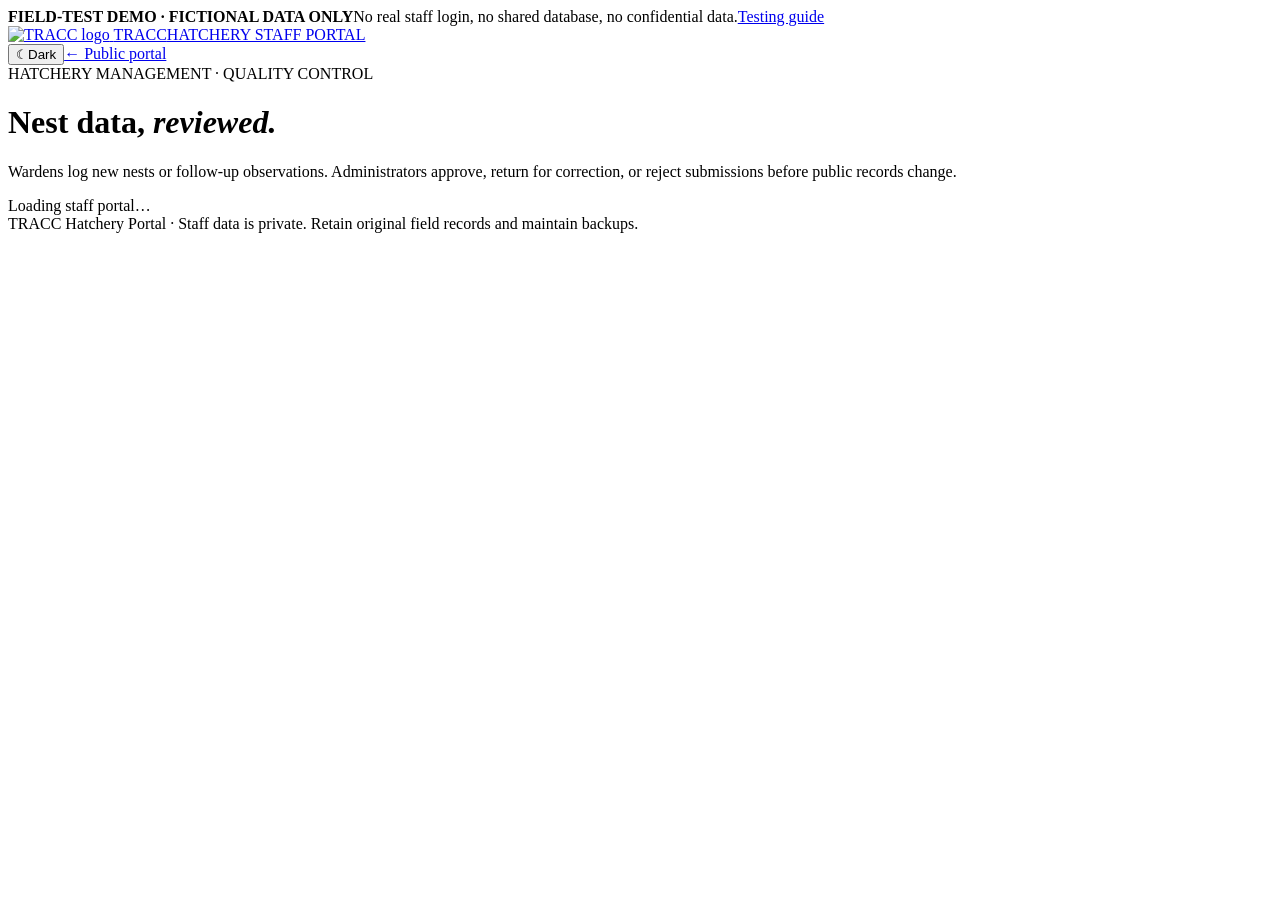
==== admin.html @ 770b8131 "Add files via upload" ====
<!doctype html>
<html lang="en">
<head>
  <meta charset="utf-8"><meta name="viewport" content="width=device-width, initial-scale=1">
  <meta name="theme-color" content="#062f39"><title>Staff submissions & approval | TRACC Hatchery</title>
  <link rel="icon" href="./assets/tracc-logo.webp" type="image/png">
  <script src="./assets/theme-boot.js"></script>
  <link rel="stylesheet" href="./assets/styles.css">
  <script type="module" src="./assets/admin.js"></script>
</head>
<body class="admin-page">
<div class="test-mode-strip" role="status"><strong>FIELD-TEST DEMO · FICTIONAL DATA ONLY</strong><span>No real staff login, no shared database, no confidential data.</span><a href="./testing.html">Testing guide</a></div>
<header class="site-header"><div class="container nav-inner">
  <a href="https://tracc.org/" class="brand" target="_blank" rel="noopener noreferrer" aria-label="Visit the official TRACC website"><span class="brand-logo-wrap"><img class="brand-logo" src="./assets/tracc-wordmark.webp" alt="TRACC logo"></span>
    <span><span class="brand-name sr-only">TRACC</span><span class="brand-caption">HATCHERY STAFF PORTAL</span></span></a>
  <div class="staff-nav-actions"><button type="button" class="theme-switch" id="themeSwitch" aria-label="Switch to dark mode" title="Switch theme" aria-pressed="false"><span class="theme-switch-icon" aria-hidden="true">☾</span><span class="theme-switch-label">Dark</span></button><a href="./index.html" class="nav-action">← Public portal</a></div>
</div></header>
<main class="container admin-main">
  <div class="admin-title"><span class="small-label">HATCHERY MANAGEMENT · QUALITY CONTROL</span>
    <h1>Nest data, <em>reviewed.</em></h1>
    <p>Wardens log new nests or follow-up observations. Administrators approve, return for correction, or reject submissions before public records change.</p>
  </div>
  <div class="admin-banner" id="adminMessage" role="status" aria-live="polite">Loading staff portal…</div>
  <section class="admin-login" id="loginSection" hidden>
    <h2>Approved staff sign-in</h2>
    <p>Use your TRACC hatchery account to submit changes or review requests. Access is enforced by the database, not this page.</p>
    <form id="loginForm">
      <label>Email<input id="loginEmail" type="email" autocomplete="username" required></label>
      <label>Password<input id="loginPassword" type="password" autocomplete="current-password" required></label>
      <button class="btn btn-dark" type="submit">Sign in</button>
    </form>
  </section>
  <section id="editorSection" hidden>
    <div class="editor-toolbar"><div><strong id="editorModeLabel">Local demonstration</strong><p id="editorModeHelp">Local review is not authentication or automatic publishing.</p></div>
      <div class="toolbar-actions">
        <button class="btn btn-outline" type="button" id="importButton" hidden>Import request</button>
        <input type="file" id="importInput" hidden accept="application/json,.json">
        <button class="btn btn-outline" type="button" id="exportButton" hidden>Download approved nests</button>
        <button class="btn btn-outline" type="button" id="logoutButton" hidden>Sign out</button>
      </div>
    </div>
    <div class="workflow-strip" aria-label="Approval workflow"><span><b>1</b> Warden submits a new nest or milestone</span><span><b>2</b> Administrator reviews</span><span><b>3</b> Approved record appears publicly</span></div>
    <div class="editor-grid">
      <aside class="admin-list-panel">
        <div class="panel-heading"><h2>Approved nests</h2><button type="button" class="small-add" id="newNest">+ New</button> <button type="button" id="resetDemo" class="btn btn-outline" title="Erase fictional demo changes saved on this browser">Reset demo data</button></div>
        <label class="search-wrap"><span class="sr-only">Search published nests</span><input id="adminSearch" type="search" placeholder="Search nest ID…"></label>
        <div id="adminNestList" class="admin-nest-list"></div>
        <p class="staff-helper">Choose an approved nest to submit an emergence, release, or excavation milestone. Administrators can also propose corrections. Previously approved information stays unchanged until review.</p>
      </aside>
      <section class="admin-form-panel">
        <div class="panel-heading"><h2 id="formTitle">New nest submission</h2><span class="field-tag">* Required</span></div>
        <div class="entry-mode-controls" id="entryModeControls" role="group" aria-label="Choose data entry speed">
          <button class="mode-chip active" type="button" id="quickMode" aria-pressed="true">⚡ Quick entry</button>
          <button class="mode-chip" type="button" id="detailedMode" aria-pressed="false">☷ Detailed entry</button>
          <span class="mode-help">Quick entry captures essential relocation fields; detailed entry opens research sections.</span>
        </div>
        <div class="draft-toolbar"><span>Unreliable connection? Save an encrypted draft on this device.</span>
          <div><button type="button" class="btn btn-outline" id="saveDraft">Save encrypted draft</button>
          <button type="button" class="btn btn-outline" id="loadDraft">Restore draft</button>
          <button type="button" class="btn btn-outline" id="clearDraft">Delete draft</button></div>
        </div>
        <form id="nestForm" class="quick-mode">
          <div class="admin-field-heading">Public record — only shown after approval</div>
          <div class="form-grid">
            <label>Public nest ID *<input name="id" required maxlength="40" placeholder="PM-2026-001" pattern="[A-Za-z0-9_-]+"></label>
            <label>Season year (from relocation date) *<input name="season" type="number" required min="2000" max="2100" readonly title="Automatically derived from the relocation date"></label>
            <label>Species *<select name="species" required><option value="Green turtle">Green turtle</option><option value="Hawksbill turtle">Hawksbill turtle</option><option value="Olive ridley turtle">Olive ridley turtle</option><option value="Other / unconfirmed">Other / unconfirmed</option></select></label>
            <label class="detail-only">Nest status *<select name="status" required><option value="incubating">Incubating</option><option value="excavated">Excavated</option><option value="emerged">Emerged</option></select></label>
            <label class="detail-only">Date laid<input name="date_laid" type="date"></label>
            <label>Relocation date *<input name="date_relocated" type="date" required></label>

            <label>Island sector where nest was found<input name="island_sector_found" list="nestSectors" maxlength="100" placeholder="e.g. A2, B3, C1 (no GPS)"></label>
            <datalist id="nestSectors"><option value="A1"><option value="A2"><option value="A3"><option value="B1"><option value="B2"><option value="B3"><option value="C1"><option value="C2"><option value="C3"><option value="D1"><option value="D2"><option value="D3"><option value="E"><option value="F1"><option value="F2"><option value="F3"><option value="G1"><option value="G2"></datalist>
            <label class="detail-only">Public warden name<input name="warden_public_name" maxlength="100" placeholder="Only with consent"></label>
            <label class="detail-only">Expected emergence from<input name="expected_start" type="date"></label>
            <label class="detail-only">Expected emergence to<input name="expected_end" type="date"></label>
            <label class="detail-only">Observed hatch date<input name="hatch_date" type="date"></label>
            <label class="detail-only">First observed emergence<input name="emergence_date" type="date"></label>
            <label class="detail-only">Excavation / assessment date<input name="excavation_date" type="date"></label>
            <label class="detail-only">Confirmed hatched eggs<input name="hatched_eggs" type="number" min="0" step="1" placeholder="Only after nest assessment"></label>
            <label class="detail-only">Confirmed emerged hatchlings<input name="emerged_hatchlings" type="number" min="0" step="1" placeholder="If verified separately"></label>
            <label class="detail-only">Released hatchlings (calculated)<input name="released_hatchlings" type="number" min="0" step="1" placeholder="Enter healthy + deformed below" readonly></label>
          </div>
          <fieldset class="egg-entry-fieldset" aria-describedby="relocationEggHelp">
            <legend>Eggs recorded at relocation</legend>
            <p class="field-note" id="relocationEggHelp">Record three distinct egg categories from the TRACC datasheet. Only <strong>Eggs relocated</strong> will be shown to visitors after approval. Broken and deformed egg counts are staff-only. Blank means not yet recorded; zero means confirmed none.</p>
            <div class="egg-entry-grid">
              <label class="egg-count-tile egg-relocated"><span class="egg-tile-number">01 · PUBLIC AFTER APPROVAL</span><span class="egg-tile-name">Eggs relocated *</span><input name="egg_count" type="number" inputmode="numeric" min="1" step="1" required placeholder="e.g. 92"><small>Eggs transferred to the hatchery</small></label>
              <label class="egg-count-tile"><span class="egg-tile-number">02 · STAFF ONLY</span><span class="egg-tile-name">Broken eggs</span><input name="broken_eggs" type="number" inputmode="numeric" min="0" step="1" placeholder="e.g. 0"><small>Recorded during relocation</small></label>
              <label class="egg-count-tile"><span class="egg-tile-number">03 · STAFF ONLY</span><span class="egg-tile-name">Deformed eggs</span><input name="deformed_eggs" type="number" inputmode="numeric" min="0" step="1" placeholder="e.g. 0"><small>Recorded during relocation</small></label>
            </div>
          </fieldset>
          <label class="detail-only">Public monitoring update<textarea name="notes_public" rows="3" maxlength="800" placeholder="Visitor-friendly update, without identifying coordinates or sensitive details."></textarea></label>
          <fieldset class="release-fieldset detail-only"><legend>Hatchling release outcome</legend><p class="field-note">Both healthy and deformed hatchlings count as released. Enter each category (use 0 for confirmed none); the published total is calculated as their sum. If either category is unknown, release count stays unreported.</p><div class="form-grid"><label>Healthy hatchlings released<input name="healthy_hatchlings" type="number" min="0" step="1" placeholder="Count, or blank if unknown"></label><label>Deformed hatchlings released<input name="deformed_hatchlings" type="number" min="0" step="1" placeholder="Count, or blank if unknown"></label></div></fieldset>
          <fieldset class="mother-fieldset detail-only"><legend>Optional mother turtle information · public after approval</legend><p class="field-note">Mother details appear publicly only when at least one tag number is entered. Please confirm the tag and any published measurements are approved for sharing.</p><div class="form-grid"><label>Mother's left flipper tag<input name="tag_left" maxlength="60" placeholder="Original sheet: Tag Left"></label><label>Mother's right flipper tag<input name="tag_right" maxlength="60" placeholder="Original sheet: Tag Right"></label><label>Mother CCL (cm)<input name="ccl" inputmode="decimal" maxlength="30" placeholder="Curved carapace length"></label><label>Mother CCW (cm)<input name="ccw" inputmode="decimal" maxlength="30" placeholder="Curved carapace width"></label></div><label class="mother-share-control"><input id="shareMotherDetails" type="checkbox"> Share this tagged mother's information on the public nest page after approval</label><p class="field-note">If not selected, tags and measurements remain staff-only. Publishing requires at least one tag number.</p><label>Mother turtle note (only if shared)<textarea name="mother_note_public" rows="2" maxlength="400" placeholder="Optional visitor-facing note"></textarea></label></fieldset>
          <fieldset class="metadata-fieldset detail-only"><div class="metadata-head"><span class="metadata-title">Custom nest metadata</span><button type="button" id="addMetadata" class="btn btn-outline">+ Add field</button></div><p class="field-note">Add, edit, or remove optional metadata for this nest. Each field has a label, value and visibility. Public fields appear only after administrator approval; protected fields remain staff-only. Never put GPS coordinates or sensitive information in a public field.</p><div id="metadataRows" class="metadata-rows"></div></fieldset>
          <details class="private-details detail-only"><summary>Protected research and nest-sheet fields (staff only)</summary>
            <p>These fields follow the attached datasheet and are saved separately from the public website. Reviewers can inspect them, but anonymous visitors cannot retrieve them.</p>
            <div class="form-grid">
              <label>Original nest code<input name="nest_code" maxlength="70" placeholder="e.g. F6"></label>
              <label>Beach / location<input name="nest_location" maxlength="150"></label>
              <label>Detailed sector code (staff only)<input name="sector" maxlength="60"></label>
              <label>Hatchery position<input name="hatchery_position" maxlength="70"></label>
              <label>Relocation by — nest<input name="relocated_by_nest" maxlength="100"></label>
              <label>Relocation by — hatchery<input name="relocated_by_hatchery" maxlength="100"></label>
              <label>Undeveloped / unfertilized eggs<input name="undeveloped_eggs" type="number" min="0" step="1"></label>
              <label>Dead egg — stage 1<input name="dead_egg_stage1" type="number" min="0" step="1"></label>
              <label>Dead egg — stage 2<input name="dead_egg_stage2" type="number" min="0" step="1"></label>
              <label>Dead egg — stage 3<input name="dead_egg_stage3" type="number" min="0" step="1"></label>
              <label>Attacked eggs<input name="attacked_eggs" type="number" min="0" step="1"></label>
              <label>Dead hatchlings<input name="dead_hatchlings" type="number" min="0" step="1"></label>
              <label>Total excavated<input name="total_excavated" type="number" min="0" step="1"></label>
              <label>Excavation difference<input name="excavation_difference" type="number" step="1"></label>
              <label>Hatching method<input name="hatching_method" maxlength="70"></label>
              <label>Hatching time (as recorded)<input name="hatching_time" maxlength="70"></label>
              <label>Temperature logger ID<input name="logger_id" maxlength="100"></label>
              <label>Turtle present?<select name="turtle_present"><option value="">Not recorded</option><option value="Yes">Yes</option><option value="No">No</option><option value="Unconfirmed">Unconfirmed</option></select></label>
            </div>
            <label>Internal research notes<textarea name="private_notes" rows="3" maxlength="4000" placeholder="Private: field irregularities, observations, assessment comments."></textarea></label>
          </details>
          <div class="form-actions"><button class="btn btn-dark" type="submit" id="saveButton">Submit for administrator review</button><button class="btn btn-outline" type="button" id="resetButton">Clear</button></div>
        </form>

        <form id="milestoneForm" hidden>
          <div class="milestone-intro"><span class="small-label">FIELD FOLLOW-UP</span>
            <h3 id="milestoneNestTitle">Selected nest</h3><p id="milestoneContext">Approved relocation details cannot be edited here. Only the observation below will be submitted for review.</p></div>
          <div class="form-grid">
            <label>Observation type <select name="status" required><option value="incubating">Incubation monitoring</option><option value="emerged">Emergence / release</option><option value="excavated">Excavation</option></select></label>
            <label>Observed hatch date <input type="date" name="hatch_date"></label>
            <label>First emergence date <input type="date" name="emergence_date"></label>
            <label>Excavation date <input type="date" name="excavation_date"></label>
            <label>Healthy hatchlings released <input name="healthy_hatchlings" inputmode="numeric" type="number" min="0" step="1" placeholder="Enter 0 if none"></label>
            <label>Deformed hatchlings released <input name="deformed_hatchlings" inputmode="numeric" type="number" min="0" step="1" placeholder="Enter 0 if none"></label>
            <label>Confirmed hatched eggs <input name="hatched_eggs" inputmode="numeric" type="number" min="0" step="1"></label>
            <label>Confirmed emerged hatchlings <input name="emerged_hatchlings" inputmode="numeric" type="number" min="0" step="1"></label>
          </div>
          <label>Visitor-friendly milestone update <textarea name="notes_public" maxlength="800" rows="3" placeholder="What happened? Avoid precise locations and unapproved turtle tags."></textarea></label>
          <details><summary>Additional protected excavation / research details (staff-only; relocation egg counts remain unchanged)</summary>
            <div class="form-grid">
              <label>Undeveloped eggs <input name="undeveloped_eggs" type="number" min="0" step="1"></label>
              <label>Dead egg stage 1 <input name="dead_egg_stage1" type="number" min="0" step="1"></label>
              <label>Dead egg stage 2 <input name="dead_egg_stage2" type="number" min="0" step="1"></label>
              <label>Dead egg stage 3 <input name="dead_egg_stage3" type="number" min="0" step="1"></label>
              <label>Attacked eggs <input name="attacked_eggs" type="number" min="0" step="1"></label>
              <label>Dead hatchlings <input name="dead_hatchlings" type="number" min="0" step="1"></label>
              <label>Total excavated <input name="total_excavated" type="number" min="0" step="1"></label>
              <label>Hatching method <input name="hatching_method" maxlength="70"></label>
              <label>Hatching time <input name="hatching_time" maxlength="70"></label>
            </div>
            <label>Protected research notes <textarea name="private_notes" maxlength="4000" rows="2"></textarea></label>
          </details>
          <div class="form-actions"><button class="btn btn-dark" type="submit" id="submitMilestone">Submit milestone for approval</button>
          <button class="btn btn-outline" type="button" id="cancelMilestone">Back to new nest</button></div>
        </form>
      </section>
    </div>
    <section class="export-panel" id="exportSection"><div class="panel-heading"><div><h2>Export hatchery records</h2><p class="staff-helper">Download an Excel workbook for reporting or internal analysis. Export permissions follow your staff role.</p></div><span class="field-tag">.xlsx</span></div>
      <div class="export-grid"><label>Records to export<select id="exportScope"><option value="all">All approved nests</option><option value="year">Approved nests by season</option><option value="species">Approved nests by species</option><option value="nest">One approved nest</option><option value="submissions">All review submissions (admin only)</option></select></label>
      <label id="exportYearWrap" hidden>Calendar year<select id="exportYear"></select></label>
      <label id="exportSpeciesWrap" hidden>Species<select id="exportSpecies"></select></label>
      <label id="exportNestWrap" hidden>Nest<select id="exportNest"></select></label></div>
      <label class="export-private-control"><input id="exportPrivate" type="checkbox"> Include protected research fields (administrator only)</label>
      <p class="staff-helper export-warning">Exports containing protected fields or unapproved submissions must be stored in TRACC-controlled storage. Do not upload these workbooks to a public GitHub repository.</p>
      <button id="exportExcel" type="button" class="btn btn-dark">Download Excel workbook ↓</button>
    </section>
    <section class="review-panel" id="reviewSection">
      <div class="panel-heading"><h2>Review queue</h2><span class="review-count" id="reviewCount">0 pending</span></div>
      <p id="reviewHelp" class="staff-helper">Pending requests require an administrator. Submitting a proposal never updates the public website directly.</p>
      <div id="reviewList"></div>
    </section>
    <section class="review-panel" id="auditSection" hidden>
      <div class="panel-heading"><h2>Approved change history</h2><span class="field-tag">ADMIN ONLY</span></div>
      <p class="staff-helper">Immutable review snapshots show what changed, who approved it, and when. Full history and research data remain private.</p>
      <div id="auditList"></div>
    </section>
  </section>
</main>
<footer class="admin-footer container">TRACC Hatchery Portal · Staff data is private. Retain original field records and maintain backups.</footer>
</body>
</html>
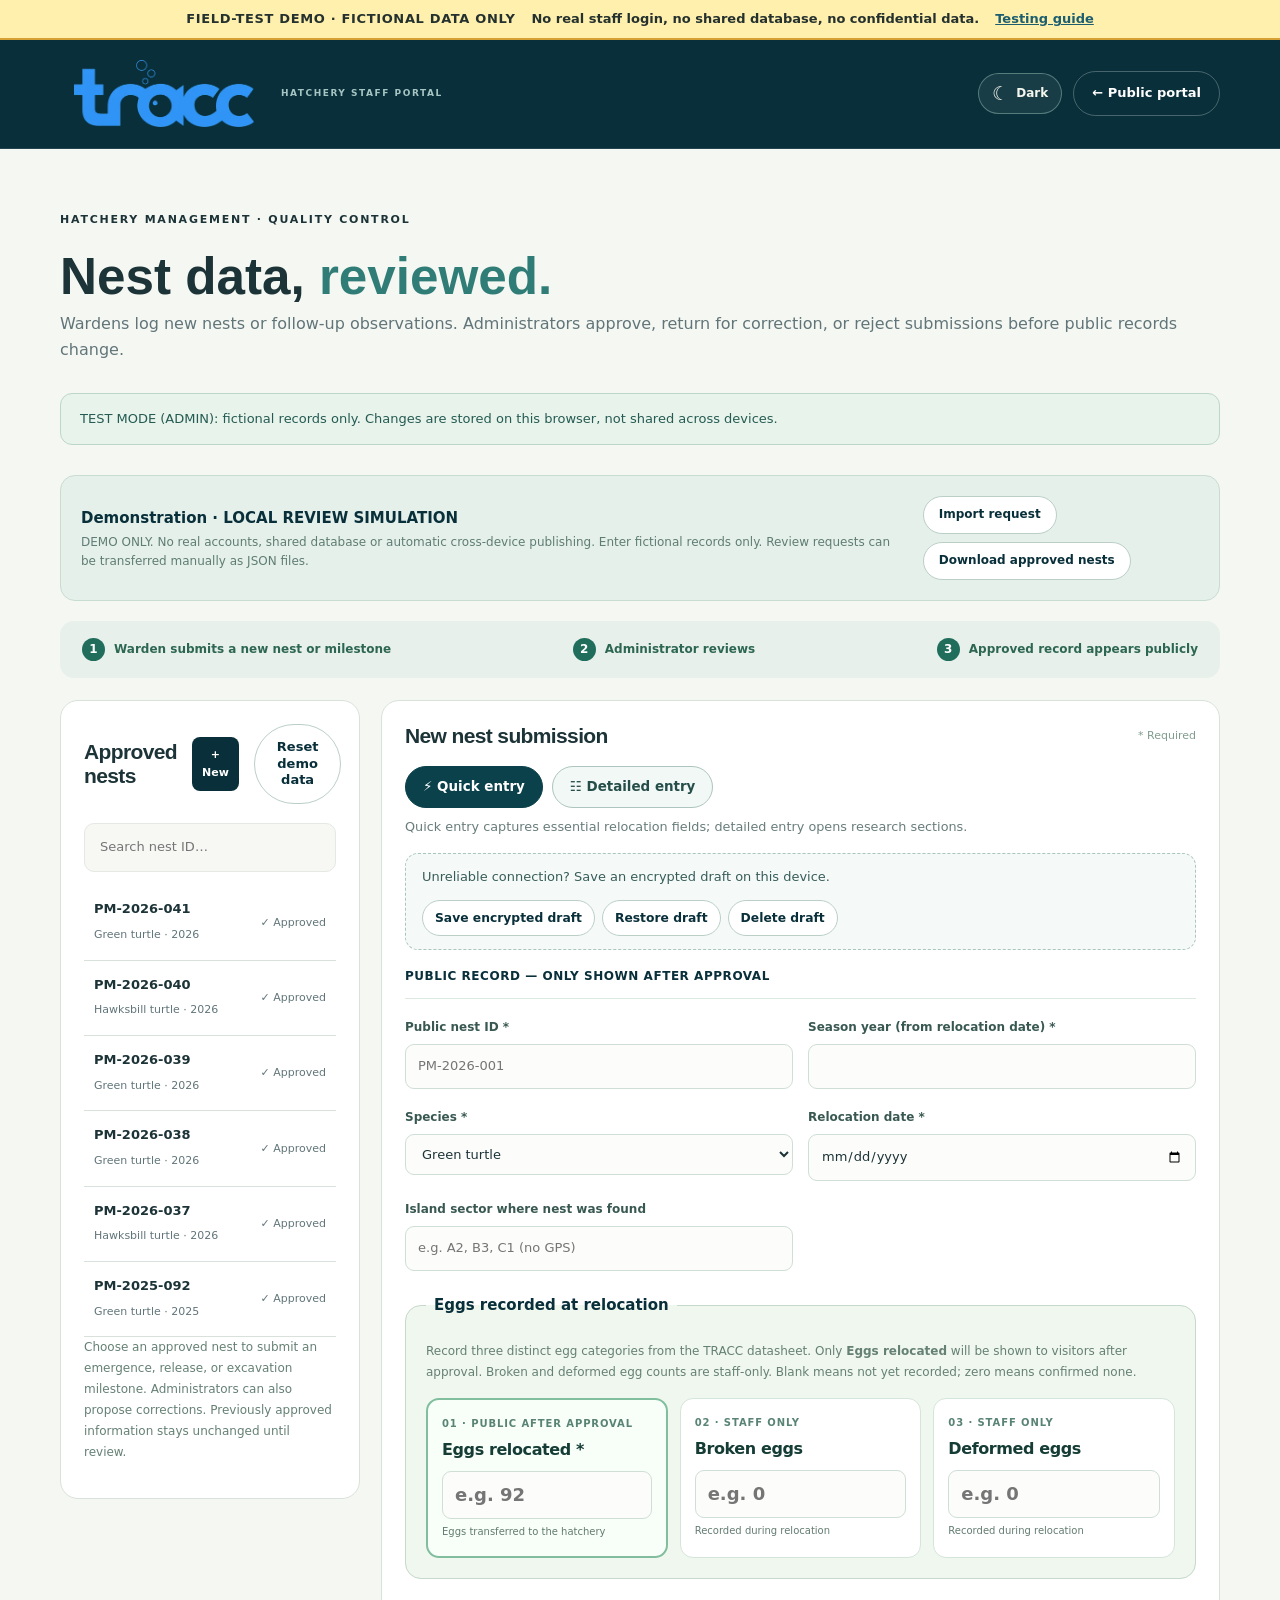
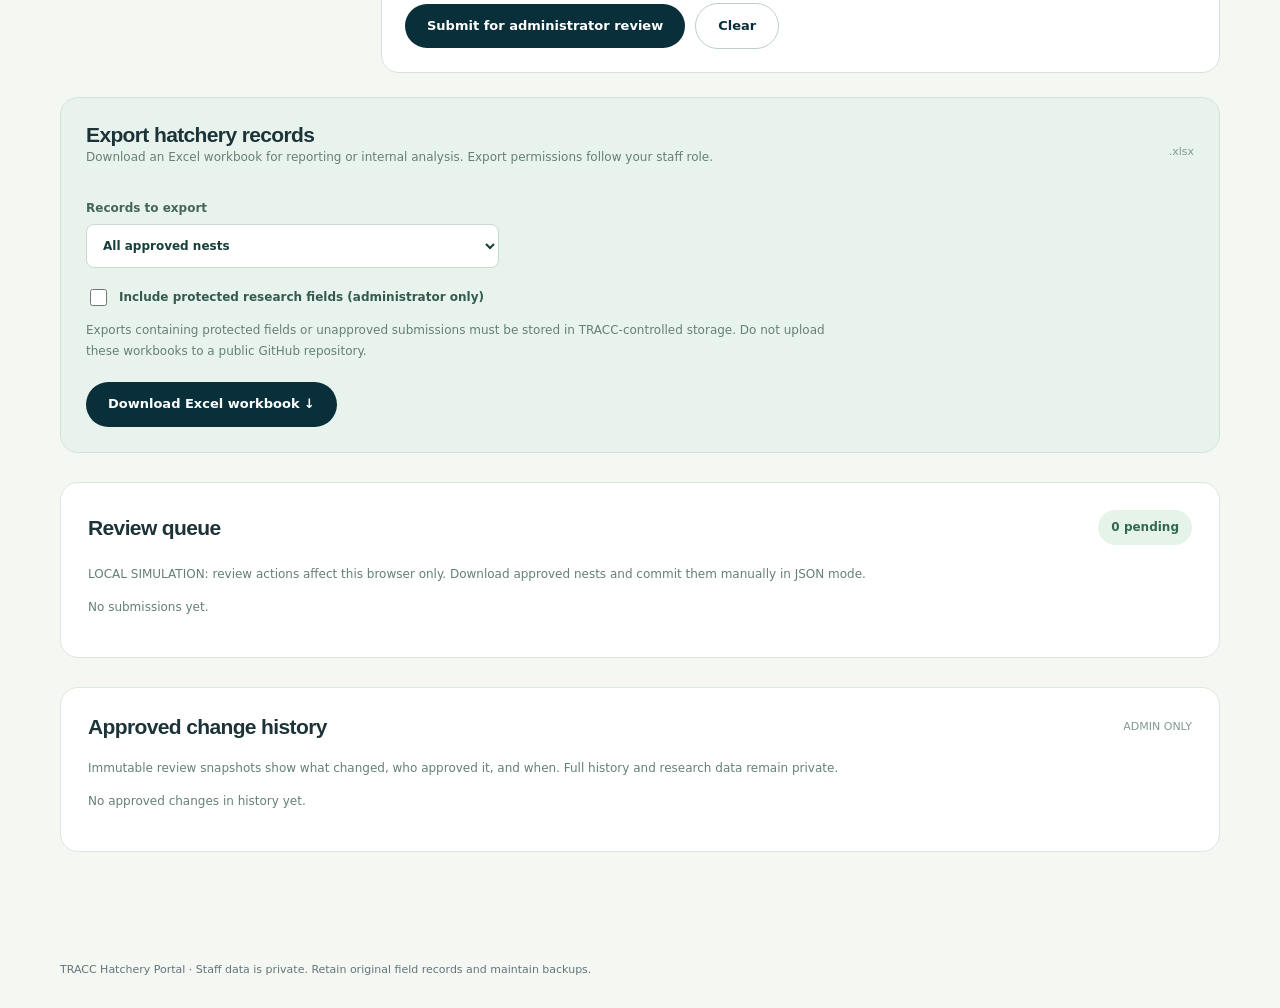
==== commit fad43ab6: "Fix mobile Chrome nest ID validation pattern" ====
--- a/admin.html
+++ b/admin.html
@@ -62,7 +62,7 @@
         <form id="nestForm" class="quick-mode">
           <div class="admin-field-heading">Public record — only shown after approval</div>
           <div class="form-grid">
-            <label>Public nest ID *<input name="id" required maxlength="40" placeholder="PM-2026-001" pattern="[A-Za-z0-9_-]+"></label>
+            <label>Public nest ID *<input name="id" required maxlength="40" placeholder="PM-2026-001" pattern="(?:[A-Za-z0-9_]|-)+"></label>
             <label>Season year (from relocation date) *<input name="season" type="number" required min="2000" max="2100" readonly title="Automatically derived from the relocation date"></label>
             <label>Species *<select name="species" required><option value="Green turtle">Green turtle</option><option value="Hawksbill turtle">Hawksbill turtle</option><option value="Olive ridley turtle">Olive ridley turtle</option><option value="Other / unconfirmed">Other / unconfirmed</option></select></label>
             <label class="detail-only">Nest status *<select name="status" required><option value="incubating">Incubating</option><option value="excavated">Excavated</option><option value="emerged">Emerged</option></select></label>
--- a/assets/styles.css
+++ b/assets/styles.css
@@ -0,0 +1,370 @@
+:root{--ocean:#082f3a;--ocean2:#124c53;--teal:#307d78;--foam:#b9ddd1;--cream:#f9f7ef;--sand:#ede8d9;--coral:#f6a889;--ink:#1c3337;--muted:#617579;--line:#d9e1db;--white:#fff;--round:20px;--shadow:0 20px 65px rgba(7,43,47,.10)}
+*{box-sizing:border-box}html{scroll-behavior:smooth}body{margin:0;background:var(--cream);color:var(--ink);font-family:'DM Sans',system-ui,-apple-system,sans-serif;font-size:16px;line-height:1.6}button,input,select,textarea{font:inherit}button{cursor:pointer}a{color:inherit;text-decoration:none}img{max-width:100%}em{font-style:normal;color:var(--teal)}h1,h2,h3,p{margin-top:0}h1,h2,h3{font-family:Outfit,'DM Sans',sans-serif;line-height:1.12}h2{letter-spacing:-.045em}h3{letter-spacing:-.02em}.container{width:min(1160px,calc(100% - 56px));margin-inline:auto}.sr-only{position:absolute;width:1px;height:1px;padding:0;margin:-1px;overflow:hidden;clip:rect(0,0,0,0);white-space:nowrap;border:0}[hidden]{display:none!important}.announcement{padding:10px 20px;background:#f8d9b7;text-align:center;font-size:12px;font-weight:700;letter-spacing:.06em;color:#613c28}.site-header{position:relative;z-index:10;background:var(--ocean);color:white;border-bottom:1px solid rgba(255,255,255,.11)}.nav-inner{height:89px;display:flex;align-items:center;justify-content:space-between;gap:20px}.brand{display:flex;gap:12px;align-items:center;flex-shrink:0}.brand-mark{display:grid;width:47px;height:47px;place-items:center;background:#2d7472;border-radius:14px}.brand-mark img{height:39px;width:39px}.brand-name{display:block;font:800 26px/1 Outfit,sans-serif;letter-spacing:.02em}.brand-dot,.footer-brand span{color:var(--coral)}.brand-caption{display:block;font-size:9px;letter-spacing:.22em;line-height:1.3;margin-top:5px;color:#a6c5c2;font-weight:700}.nav-links{display:flex;gap:35px;font-size:13px;color:#d5e5e1}.nav-links a:hover,.footer a:hover{color:var(--coral)}.nav-action{border:1px solid rgba(255,255,255,.26);border-radius:99px;font-size:13px;font-weight:700;padding:11px 18px;transition:background .2s}.nav-action:hover{background:rgba(255,255,255,.10)}
+.hero{background:var(--ocean);color:white;position:relative;overflow:hidden}.hero:after{position:absolute;pointer-events:none;content:'';inset:0;background-image:radial-gradient(#b1d3cb 1px,transparent 1px);background-size:25px 25px;opacity:.045}.hero-grid{position:relative;z-index:1;display:grid;grid-template-columns:1.03fr .97fr;min-height:520px;align-items:center;padding-top:58px;padding-bottom:87px}.hero-copy{padding-bottom:6px}.eyebrow,.small-label{font-size:11px;font-weight:800;letter-spacing:.16em}.eyebrow{display:flex;align-items:center;gap:12px;color:#a9d4c6}.eyebrow-line{height:1px;width:24px;background:var(--coral)}.hero h1{font-size:clamp(48px,5vw,70px);letter-spacing:-.058em;max-width:680px;margin:22px 0 23px;font-weight:700}.hero h1 em{color:#b7dfc2}.hero-copy>p{max-width:530px;font-size:16px;line-height:1.88;color:#c0d5d4;margin-bottom:30px}.hero-buttons{display:flex;align-items:center;gap:25px;flex-wrap:wrap}.btn{border:0;display:inline-flex;align-items:center;justify-content:center;gap:15px;padding:14px 22px;border-radius:99px;font-size:13px;font-weight:800;transition:transform .2s,background .2s;line-height:1.3}.btn:hover{transform:translateY(-2px)}.btn-coral{background:var(--coral);color:#263333}.btn-coral:hover{background:#ffd0ad}.btn-dark{background:var(--ocean);color:white}.btn-dark:hover{background:var(--ocean2)}.btn-outline{background:white;border:1px solid #bbcfc7;color:var(--ocean)}.btn-danger{background:#ffebeb;color:#9e3535}.text-link{border-bottom:1px solid #87b0aa;font-size:12px;font-weight:700;color:#ebf5ee;padding-bottom:5px}.hero-footer{display:flex;align-items:center;gap:10px;font-size:12px;color:#9cbbb8;margin-top:42px}.live-pip{height:7px;width:7px;border-radius:50%;background:#a1d9bd;box-shadow:0 0 0 4px rgba(161,217,189,.10)}.hero-visual{position:relative;min-height:430px;display:flex;align-items:center;justify-content:center}.hero-orbit{position:absolute;border:1px solid rgba(148,197,179,.15);border-radius:50%;aspect-ratio:1}.orbit-1{width:410px}.orbit-2{width:540px}.hero-turtle{position:relative;z-index:1;display:block;width:min(470px,100%);transform:rotate(-7deg);filter:drop-shadow(0 17px 28px rgba(0,0,0,.15))}.bubbles{position:absolute;z-index:1;border-radius:100%;border:2px solid #8dc6c5;opacity:.45}.bubble-a{width:20px;height:20px;top:15%;left:18%}.bubble-b{width:10px;height:10px;bottom:17%;right:14%}.bubble-c{width:7px;height:7px;top:25%;right:20%}.hero-tag{position:absolute;bottom:20px;right:4px;z-index:2;display:flex;align-items:center;gap:11px;background:#f5f4e9;color:var(--ocean);padding:13px 19px;border-radius:13px;transform:rotate(3deg);font-size:12px;line-height:1.5;box-shadow:0 15px 25px #011f2866}.tag-icon{font-size:27px;color:#f39a79}.hero-curve{position:absolute;bottom:-1px;left:0;right:0;height:42px;background:var(--cream);clip-path:ellipse(60% 100% at 50% 110%)}
+.stats-section{background:var(--cream);padding-top:12px;padding-bottom:22px}.stat-grid{display:grid;grid-template-columns:repeat(4,1fr);border:1px solid var(--line);border-radius:20px;background:white;box-shadow:0 8px 36px rgba(18,46,44,.035)}.stat{padding:28px 36px;position:relative}.stat+.stat:before{content:'';position:absolute;left:0;top:23%;height:54%;width:1px;background:var(--line)}.stat-icon{font-size:22px;color:var(--teal);line-height:1}.stat-value{font:700 39px/1 Outfit,sans-serif;margin-top:11px;letter-spacing:-.06em;color:var(--ocean)}.stat-label{color:var(--muted);font-size:12px;font-weight:700;margin-top:10px}.stat-footnote{margin:12px 0 0;text-align:right;color:#83918e;font-size:11px}.section-spacing{padding:86px 0}.section-topline{display:flex;align-items:center;gap:15px;color:var(--teal)}.section-topline-rule{height:1px;background:#b4c9c4;flex:1}.section-heading{display:flex;justify-content:space-between;align-items:center;margin:30px 0 31px}.section-heading h2,.story-copy h2,.how-heading h2{font-size:clamp(36px,4vw,54px);margin-bottom:14px}.section-heading p{max-width:620px;color:var(--muted);margin-bottom:0}.section-symbol{color:#bfd8c4;font-size:125px;line-height:1}.filters{display:flex;gap:11px;flex-wrap:wrap;background:white;border-radius:17px;border:1px solid var(--line);padding:12px}.search-wrap{position:relative;display:flex;align-items:center;gap:8px;background:#f7f8f4;border:1px solid #e4e9e3;border-radius:10px;padding:0 15px;flex:1 1 300px;color:var(--teal)}.search-wrap input{flex:1;min-width:0;border:0;outline:0;background:transparent;padding:13px 0;font-size:13px;color:var(--ink)}.filter-wrap select{height:48px;border:1px solid #e4e9e3;background:#f7f8f4;border-radius:10px;padding:0 32px 0 13px;min-width:135px;color:var(--ink);font-size:12px;font-weight:700;cursor:pointer}.filter-clear{border:0;background:transparent;padding:0 12px;color:var(--teal);font-size:12px;font-weight:800}.result-row{display:flex;justify-content:space-between;margin:22px 0 15px;color:var(--muted);font-size:12px}.result-row span:first-child{font-weight:800;color:var(--ocean)}.nest-grid{display:grid;grid-template-columns:repeat(3,minmax(0,1fr));gap:19px}.nest-card{background:#fff;border:1px solid var(--line);border-radius:var(--round);padding:24px;transition:transform .22s,box-shadow .22s,border-color .22s;display:flex;flex-direction:column;min-height:325px;text-align:left;color:var(--ink);width:100%}.nest-card:hover,.nest-card:focus-visible{transform:translateY(-4px);box-shadow:var(--shadow);border-color:#b0d3c4}.card-top{display:flex;align-items:center;justify-content:space-between;gap:12px}.nest-status{display:inline-flex;align-items:center;gap:7px;border-radius:99px;padding:5px 11px;background:#e7f5ea;color:#337a5d;font-size:10px;font-weight:800;white-space:nowrap}.nest-status:before{content:'';width:6px;height:6px;border-radius:100%;background:currentColor}.status-hatched{background:#e8f1fb;color:#3d6c9c}.status-emerged{background:#fff0dc;color:#946524}.status-excavated{background:#f0edf9;color:#745a9d}.card-season{font-size:11px;font-weight:800;color:#9baba5}.card-title{font:700 25px Outfit,sans-serif;margin:20px 0 5px;letter-spacing:-.035em}.card-species{color:var(--muted);font-size:12px}.progress-head{display:flex;justify-content:space-between;gap:8px;margin-top:22px;font-size:11px}.progress-head strong{color:var(--ocean)}.progress-head span{color:var(--muted)}.progress-track{height:7px;border-radius:9px;background:#e6efea;overflow:hidden;margin:9px 0 4px}.progress-fill{height:100%;border-radius:9px;background:linear-gradient(90deg,#69a99b,#bfdab3)}.progress-unknown{color:#768e87;font-size:11px;margin-top:10px}.card-detail-row{display:flex;justify-content:space-between;border-top:1px solid #edf0eb;padding-top:14px;margin-top:auto;gap:12px}.card-meta-label{font-size:10px;color:#94a5a0;display:block}.card-meta-value{font-size:12px;font-weight:700;color:var(--ocean)}.card-footer{display:flex;justify-content:space-between;align-items:center;margin-top:19px;border-top:1px solid #edf0eb;padding-top:14px;color:var(--teal);font-size:12px;font-weight:800}.card-footer span:last-child{font-size:18px}.empty-state,.load-error{text-align:center;background:#fff;border:1px dashed #cbd8ce;border-radius:20px;padding:50px 20px}.empty-icon{font-size:55px;color:var(--teal)}.empty-state p{color:var(--muted)}.load-error{color:#ae3d38}
+.story-section{background:#e7efe8}.story-grid{display:grid;grid-template-columns:1fr 1fr;gap:90px;align-items:center}.story-illustration{position:relative;overflow:hidden;min-height:450px;background:#badad1;border-radius:28px}.sun-halo{position:absolute;border-radius:50%;width:350px;height:350px;background:#e5f0d1;left:50%;top:-60px;transform:translateX(-50%)}.sand-hill{position:absolute;height:210px;width:125%;left:-10%;border-radius:50% 50% 0 0}.hill-back{background:#e6cfaa;bottom:-60px;transform:rotate(-8deg)}.hill-front{background:#f0dfbf;bottom:-110px;transform:rotate(12deg)}.eggs{position:absolute;left:50%;bottom:85px;transform:translateX(-50%);display:flex;gap:-8px;align-items:end}.eggs span{display:block;width:77px;height:99px;border-radius:46% 46% 42% 42%;background:#fff9e8;border:2px solid #e9e2cf;box-shadow:inset -9px -8px #efead6,0 13px 9px #b1a18333;transform:rotate(-15deg);margin-right:-10px}.eggs span:nth-child(2){height:120px;transform:translateY(-8px) rotate(4deg);z-index:2}.eggs span:nth-child(3){transform:rotate(19deg)}.sand-line{position:absolute;border-bottom:2px solid #d1bca1;width:140px;height:20px;border-radius:50%;bottom:60px;left:15%}.sand-2{width:85px;bottom:36px;left:52%}.sand-3{width:95px;bottom:100px;left:70%}.story-spark{position:absolute;color:#f9fcf0;font-size:33px}.spark-1{left:19%;top:22%}.spark-2{right:20%;top:32%}.story-copy .small-label{color:var(--teal)}.story-copy h2{margin-top:25px;margin-bottom:25px}.story-copy p{color:#59706a;line-height:1.88}.story-highlight{display:flex;align-items:flex-start;gap:16px;margin-top:25px;padding-top:22px;border-top:1px solid #b3cfc4;font-size:13px;line-height:1.8;font-weight:700;color:var(--ocean)}.story-highlight span:first-child{font-size:26px;color:var(--teal)}
+.how-section{background:#fff}.how-heading{margin:29px 0 33px}.how-heading p{color:var(--muted)}.steps{display:grid;grid-template-columns:repeat(4,1fr);gap:15px}.step{position:relative;background:#f7f8f2;border-radius:17px;padding:22px;border:1px solid #e9ede6}.step-num{display:block;font-size:11px;font-weight:800;color:#9fb3a9}.step-icon{font-size:44px;color:#6bad9a;margin:18px 0 13px;line-height:1}.step h3{font-size:18px;margin-bottom:10px}.step p{font-size:12px;color:var(--muted);line-height:1.75;margin:0}.method-note{font-size:12px;color:#758882;margin:21px 0 0;line-height:1.8;max-width:940px}.footer{background:var(--ocean);color:white;padding:48px 0}.footer-inner{display:flex;justify-content:space-between;gap:20px}.footer-brand{font:800 29px Outfit,sans-serif}.footer p{font-size:12px;color:#bbd3cf;margin:13px 0 0}.footer-right{text-align:right;display:flex;flex-direction:column;gap:9px;color:#a6c3bf;font-size:11px}.footer-links{display:flex;gap:20px;color:white;font-size:12px;margin-bottom:10px}
+.nest-dialog{padding:0;width:min(700px,calc(100% - 32px));max-height:min(90dvh,900px);border:0;border-radius:22px;box-shadow:0 24px 90px #0005;overflow-y:auto;color:var(--ink)}.nest-dialog::backdrop{background:#052c33ba;backdrop-filter:blur(3px)}.dialog-shell{padding:36px;position:relative}.dialog-close{position:absolute;right:25px;top:19px;border:0;background:#f0f3ee;color:var(--ocean);font-size:26px;border-radius:50%;height:39px;width:39px;line-height:1}.dialog-kicker{font-size:11px;font-weight:800;letter-spacing:.15em;color:var(--teal);margin-bottom:13px}.dialog-title{font-size:38px;letter-spacing:-.05em;margin:0 0 8px}.dialog-subtitle{font-size:13px;color:var(--muted);margin-bottom:20px}.dialog-status{margin-bottom:20px}.dialog-timeline{padding:22px;background:#f0f7f1;border-radius:16px;margin-bottom:22px}.timeline-heading{display:flex;justify-content:space-between;gap:10px;align-items:center;font-size:13px;font-weight:800}.timeline-heading span:last-child{font-size:12px;color:var(--teal)}.timeline-note{font-size:11px;color:var(--muted);margin:8px 0 0}.dialog-details{display:grid;grid-template-columns:1fr 1fr;gap:0 22px}.detail-pair{border-bottom:1px solid var(--line);padding:12px 0}.detail-key{font-size:10px;color:#889f9a;font-weight:700;display:block;margin-bottom:5px}.detail-value{font-size:14px;font-weight:700;color:var(--ocean)}.outcome-title{margin:26px 0 13px;font-size:19px}.outcome-grid{display:grid;grid-template-columns:1fr 1fr;gap:10px}.outcome-box{background:#f4f7f2;border-radius:13px;padding:17px}.outcome-box strong{display:block;color:var(--ocean);font:700 28px Outfit,sans-serif}.outcome-box span{font-size:11px;color:var(--muted)}.dialog-note{border-left:3px solid var(--teal);background:#f5f8f5;padding:14px 17px;margin-top:20px;font-size:13px;color:#4f6961}.dialog-foot{display:flex;justify-content:space-between;align-items:center;gap:12px;margin-top:23px;font-size:11px;color:var(--muted)}.dialog-foot button{border:0;background:var(--ocean);color:#fff;padding:10px 14px;border-radius:8px;font-size:11px;font-weight:700}
+.admin-page{background:#f5f7f2}.admin-main{padding-top:56px;padding-bottom:80px}.admin-title h1{font-size:clamp(36px,4vw,52px);margin:18px 0 6px}.admin-title p{color:var(--muted);margin:0}.admin-banner{border:1px solid #bcd6ca;background:#e7f3eb;border-radius:12px;padding:15px 19px;color:#255b52;font-size:13px;margin:30px 0}.admin-banner.error{background:#ffeded;border-color:#ffd1d1;color:#a13d3d}.admin-login{background:white;border:1px solid var(--line);border-radius:18px;padding:30px;max-width:440px;margin:40px auto}.admin-login h2{font-size:25px}.admin-login p{font-size:13px;color:var(--muted)}.admin-login form{display:grid;gap:15px}.admin-login label,.admin-form-panel label{font-size:12px;font-weight:800;color:#385851;display:block}.admin-login input,.admin-form-panel input:not([type=checkbox]),.admin-form-panel select,.admin-form-panel textarea{width:100%;margin-top:7px;border:1px solid #cfded6;border-radius:9px;padding:11px 12px;background:#fcfdfa;color:var(--ink);font-size:13px;font-weight:500;min-width:0}.admin-form-panel input:focus,.admin-form-panel select:focus,.admin-form-panel textarea:focus,.admin-login input:focus{outline:2px solid #9fcbbb;outline-offset:1px}.editor-toolbar{display:flex;align-items:center;justify-content:space-between;gap:20px;background:#e5f0eb;padding:20px;border:1px solid #c8dcd2;border-radius:15px;margin-bottom:20px}.editor-toolbar strong{color:var(--ocean);font-size:15px}.editor-toolbar p{color:#5f7d72;font-size:12px;margin:2px 0 0}.toolbar-actions{display:flex;gap:8px;flex-wrap:wrap}.toolbar-actions .btn{padding:10px 15px;font-size:12px}.editor-grid{display:grid;grid-template-columns:300px 1fr;gap:21px;align-items:start}.admin-list-panel,.admin-form-panel{padding:23px;background:white;border:1px solid var(--line);border-radius:18px}.panel-heading{display:flex;align-items:center;justify-content:space-between;gap:15px;margin-bottom:19px}.panel-heading h2{font-size:21px;letter-spacing:-.03em;margin:0}.small-add{background:var(--ocean);border:0;border-radius:8px;padding:9px 10px;color:#fff;font-size:11px;font-weight:800}.admin-nest-list{margin-top:13px;max-height:800px;overflow:auto}.admin-nest-row{border:0;border-bottom:1px solid var(--line);display:flex;align-items:center;justify-content:space-between;text-align:left;width:100%;padding:14px 10px;background:white;color:var(--ink)}.admin-nest-row:hover,.admin-nest-row.active{background:#ecf6ef;border-radius:8px}.admin-nest-row strong{display:block;font-size:13px}.admin-nest-row span{font-size:11px;color:var(--muted)}.field-tag{color:#819c8f;font-size:11px}.form-grid{display:grid;grid-template-columns:1fr 1fr;gap:19px 15px}.admin-form-panel textarea{resize:vertical}.admin-form-panel form>label{margin-top:22px}.publish-check{background:#f3f8f3;border:1px solid var(--line);padding:16px;border-radius:11px;margin-top:20px}.publish-check label{display:flex;align-items:center;gap:9px;font-size:13px}.publish-check input{accent-color:var(--teal);width:18px;height:18px}.publish-check small{display:block;color:var(--muted);margin-top:8px;font-size:11px}.form-actions{display:flex;align-items:center;gap:10px;flex-wrap:wrap;margin-top:24px}.admin-footer{font-size:11px;color:var(--muted);padding-bottom:30px}
+@media(max-width:940px){.nav-links{gap:18px}.hero-grid{grid-template-columns:1.1fr .9fr}.hero h1{font-size:52px}.hero-visual{min-height:360px}.story-grid{gap:36px}.stat{padding:24px}.nest-grid{grid-template-columns:repeat(2,minmax(0,1fr))}.steps{grid-template-columns:repeat(2,1fr)}.editor-grid{grid-template-columns:260px 1fr}}
+@media(max-width:700px){.container{width:calc(100% - 34px)}.nav-inner{height:75px}.brand-mark{width:40px;height:40px}.brand-name{font-size:23px}.brand-caption{font-size:8px}.nav-links{display:none}.nav-action{padding:9px 12px;font-size:11px}.hero-grid{display:flex;flex-direction:column;align-items:stretch;padding-top:46px;padding-bottom:64px}.hero h1{font-size:clamp(44px,10vw,62px)}.hero-copy>p{font-size:14px;line-height:1.8}.hero-visual{min-height:310px;margin-top:15px}.hero-turtle{height:325px}.hero-orbit.orbit-1{width:290px}.hero-orbit.orbit-2{width:380px}.hero-tag{bottom:0;right:4px;font-size:10px}.hero-footer{margin-top:26px}.stats-section{padding-top:15px}.stat-grid{grid-template-columns:repeat(2,1fr)}.stat{padding:23px}.stat:nth-child(3),.stat:nth-child(4){border-top:1px solid var(--line)}.stat:nth-child(3):before{display:none}.stat-value{font-size:33px}.stat-footnote{text-align:left}.section-spacing{padding:67px 0}.section-heading{align-items:flex-start}.section-symbol{display:none}.section-heading h2,.story-copy h2,.how-heading h2{font-size:41px}.filters{display:grid;grid-template-columns:1fr 1fr}.filters>.search-wrap{grid-column:span 2}.filter-wrap select{width:100%;min-width:0}.filter-clear{text-align:left;padding:0 10px}.nest-grid{grid-template-columns:1fr}.nest-card{min-height:295px}.story-grid{grid-template-columns:1fr;gap:32px}.story-illustration{min-height:350px}.steps{grid-template-columns:1fr}.step{padding:20px}.footer-inner{flex-direction:column}.footer-right{text-align:left}.footer-links{flex-wrap:wrap}.dialog-shell{padding:25px 20px}.dialog-title{font-size:32px}.dialog-details{grid-template-columns:1fr 1fr}.admin-main{padding-top:38px}.editor-grid{grid-template-columns:1fr}.editor-toolbar{align-items:flex-start;flex-direction:column}.form-grid{grid-template-columns:1fr}.toolbar-actions{width:100%}.admin-nest-list{max-height:240px}.admin-list-panel,.admin-form-panel{padding:20px}}
+@media(prefers-reduced-motion:reduce){html{scroll-behavior:auto}*,*:before,*:after{transition-duration:0.01ms!important;animation-duration:0.01ms!important}}
+
+/* V2: public hatchery impact dashboard, review workflow, and social footer. */
+.stats-section{padding:70px 0 82px;background:#f0f6f0;scroll-margin-top:90px}
+.stats-header{display:flex;align-items:end;justify-content:space-between;gap:30px;margin-bottom:23px}
+.stats-header h2{font-size:clamp(30px,4vw,51px);letter-spacing:-.05em;line-height:1.04;margin:12px 0;color:var(--ocean)}
+.stats-header h2 em{font-weight:500;color:#4e927b}
+.stats-header p{font-size:13px;max-width:550px;color:#627d70;margin:0;line-height:1.75}
+.stats-controls{display:flex;align-items:center;flex-wrap:wrap;gap:11px}
+.stats-controls label{font-size:11px;font-weight:800;color:#3e6155;display:flex;gap:6px;flex-direction:column}
+.stats-controls select{border:1px solid #c5d8ca;background:white;border-radius:10px;padding:12px 15px;min-width:145px;color:var(--ocean);font-size:13px;font-weight:600}
+.stats-section .stat-grid{border:1px solid #dbe8dd;background:#fff;border-radius:17px;overflow:hidden}
+.stats-section .stat{padding:26px 23px}
+.stats-section .stat-value{font-size:clamp(31px,3.5vw,47px)}
+.stats-section .stat-footnote{margin:12px 2px 27px;font-size:12px;text-align:left;color:#657e71}
+.impact-breakdowns{display:grid;grid-template-columns:1fr 1fr;gap:17px}
+.impact-table-card{background:#fff;border-radius:17px;border:1px solid #dce9de;overflow:hidden;box-shadow:0 8px 26px #063d2510}
+.impact-table-head{padding:21px 23px 14px;border-bottom:1px solid #edf3ed;display:flex;justify-content:space-between;gap:12px;align-items:center}
+.impact-table-head h3{font-size:21px;margin:0;color:var(--ocean);letter-spacing:-.03em}
+.impact-table-head span{font-size:11px;color:#7d9285}
+.impact-table-scroll{overflow-x:auto}
+.impact-table-card table{border-collapse:collapse;width:100%;font-size:12px;min-width:360px}
+.impact-table-card th{background:#f7faf6;color:#638074;font-size:10px;letter-spacing:.04em;text-transform:uppercase;padding:12px 21px;text-align:right}
+.impact-table-card td{padding:13px 21px;text-align:right;color:#244e42;border-top:1px solid #eef3ef;font-variant-numeric:tabular-nums}
+.impact-table-card th:first-child,.impact-table-card td:first-child{text-align:left;font-weight:700}
+.impact-table-card tbody tr:hover{background:#f9fcf9}
+.impact-table-card .empty-breakdown{text-align:left;color:#82928b}
+.impact-method{font-size:11px;color:#657e71;line-height:1.65;margin:14px 0 0}
+.footer-disclaimer{margin-top:28px!important;line-height:1.8!important;max-width:520px;font-size:11px!important;color:#c8dcd2!important}
+.footer-social{display:flex;justify-content:flex-end;align-items:center;gap:10px;flex-wrap:wrap;margin:11px 0}
+.footer-social strong{display:block;width:100%;font-size:12px;color:#fff}
+.footer-social a{display:inline-flex;align-items:center;gap:8px;border:1px solid #88aaa499;padding:10px 12px;border-radius:11px;color:#fff;font-size:12px;font-weight:700;transition:background .2s}
+.footer-social a:hover{background:#ffffff24}
+.workflow-strip{display:flex;justify-content:space-between;gap:16px;flex-wrap:wrap;padding:17px 22px;margin-bottom:22px;background:#e7f0eb;border-radius:14px;color:#2d6652;font-size:12px;font-weight:700}
+.workflow-strip span{display:flex;align-items:center;gap:9px}
+.workflow-strip b{background:#1f6d5a;color:white;border-radius:50%;width:23px;height:23px;display:grid;place-items:center}
+.admin-field-heading{font-size:12px;font-weight:900;color:var(--ocean);letter-spacing:.045em;text-transform:uppercase;border-bottom:1px solid #dce9e0;margin-bottom:19px;padding:0 0 12px}
+.field-note,.staff-helper{font-size:12px;color:#658074;line-height:1.75}
+.private-details{margin-top:25px;background:#f4f8f5;border:1px solid #d3e3d6;border-radius:14px;padding:17px}
+.private-details summary{font-weight:800;color:var(--ocean);cursor:pointer;font-size:14px}
+.private-details>p{color:#667e73;font-size:12px;line-height:1.7}
+.private-details>.form-grid{margin-top:21px}
+.private-details>label{margin-top:20px;display:block}
+.review-panel{margin:29px 0;padding:27px;border:1px solid #dce8de;background:#fff;border-radius:18px}
+.review-count{font-size:12px;font-weight:800;border-radius:30px;background:#e6f3e9;color:#32694e;padding:8px 13px}
+.review-item{border:1px solid #dce5dd;border-radius:13px;margin-top:13px;padding:20px;background:#fff}
+.review-item-top{display:flex;align-items:center;justify-content:space-between;gap:12px}
+.review-item-top strong{color:var(--ocean);font-size:14px}
+.review-state{text-transform:capitalize;color:#84692f;font-size:11px;font-weight:800;background:#fff4d6;border-radius:10px;padding:5px 10px}
+.review-state.approved{color:#236948;background:#ddf4e6}
+.review-state.rejected{color:#9d3939;background:#ffeaea}
+.review-details{margin-top:15px;border-top:1px solid #eef2ed;padding-top:15px}
+.review-details summary{font-size:12px;cursor:pointer;color:#315a4c;font-weight:800}
+.review-details pre{max-height:340px;overflow:auto;font:11px/1.6 ui-monospace,SFMono-Regular,Consolas,monospace;color:#2a4d40;white-space:pre-wrap;overflow-wrap:anywhere;background:#f2f7f2;padding:16px;border-radius:10px}
+.review-actions{display:flex;align-items:center;gap:9px;flex-wrap:wrap;margin-top:18px}
+.review-actions input{border:1px solid #cfded6;border-radius:9px;padding:10px 12px;min-width:190px;flex:1}
+.review-actions .btn{font-size:12px;padding:10px 15px}
+@media(max-width:900px){.stats-header{align-items:flex-start;flex-direction:column}.impact-breakdowns{grid-template-columns:1fr}}
+@media(max-width:700px){.stats-section{padding:53px 0}.stats-controls{width:100%}.stats-controls label{flex:1;min-width:130px}.stats-controls select{width:100%;min-width:0}.impact-table-head{padding:16px}.impact-table-card th,.impact-table-card td{padding:12px}.footer-social{justify-content:flex-start}.workflow-strip{flex-direction:column}.review-panel{padding:18px}.review-item{padding:15px}}
+
+/* V3: TRACC brand, trend visualization, switchable layout and flexible metadata. */
+.brand-logo-wrap{display:flex;align-items:center;justify-content:center;width:159px;height:55px;flex-shrink:0}
+.brand-logo{width:100%;max-height:52px;object-fit:contain;object-position:center}
+.brand{gap:10px}.brand-caption{letter-spacing:.14em;font-size:9px;margin-top:0;white-space:nowrap}
+.footer-logo{width:175px;height:auto;filter:drop-shadow(0 0 0 transparent)}
+.impact-insights{display:grid;grid-template-columns:minmax(0,1.7fr) minmax(210px,.8fr);gap:17px;margin-bottom:17px}
+.impact-chart-card,.impact-trend-copy{background:#fff;border:1px solid #dce9de;border-radius:17px;padding:23px;min-width:0}
+.impact-chart-head{display:flex;justify-content:space-between;align-items:start;gap:16px}.impact-chart-head h3{font-size:21px;margin:5px 0 4px;color:var(--ocean)}.impact-chart-head p,.chart-note{color:#759086;font-size:12px;margin:0}.chart-note{margin-top:6px}.chart-icon{font-size:29px;color:#4d9386}
+.trend-svg-wrap{min-height:220px;margin-top:12px}.trend-svg-wrap svg{display:block;width:100%;height:auto;overflow:visible}.trend-svg-wrap .axis-label{fill:#698479;font-size:12px;font-weight:600}.trend-svg-wrap .grid-line{stroke:#e3eee8;stroke-width:1}.trend-svg-wrap .series-line{fill:none;stroke:#298b8e;stroke-width:3.5;stroke-linejoin:round;stroke-linecap:round}.trend-svg-wrap .series-dot{fill:#fafdf8;stroke:#298b8e;stroke-width:3}.trend-svg-wrap .y-label{fill:#799589;font-size:12px}
+.impact-trend-copy{background:#e8f2eb;display:flex;flex-direction:column;justify-content:center}.impact-trend-copy h3{font-size:25px;line-height:1.15;margin:15px 0 10px;color:var(--ocean)}.impact-trend-copy p{font-size:12px;color:#577668;line-height:1.8}.trend-legend{font-size:11px;color:#426f64;margin-top:12px}.trend-legend i{display:inline-block;width:17px;height:4px;border-radius:6px;background:#298b8e;margin-right:6px;vertical-align:middle}
+.result-tools{display:flex;align-items:center;gap:15px}.view-switch{display:flex;align-items:center;background:#e8f1ed;padding:3px;border-radius:10px;border:1px solid #d3e3dc}.view-switch button{display:flex;align-items:center;gap:5px;font-size:12px;border:0;padding:8px 12px;border-radius:8px;color:#627d70;background:transparent;font-weight:700}.view-switch .view-active{background:var(--ocean);color:white;box-shadow:0 3px 9px #072e3b22}
+.nest-grid.list-layout{display:flex;flex-direction:column;gap:12px}.nest-grid.list-layout .nest-card{min-height:0;padding:18px 21px;display:grid;grid-template-columns:minmax(205px,1.2fr) minmax(170px,1fr) minmax(160px,1fr) minmax(120px,.65fr);gap:20px;align-items:center}.nest-grid.list-layout .nest-card .card-title{margin:9px 0 0;font-size:20px}.nest-grid.list-layout .nest-card .card-top{justify-content:start;gap:13px}.nest-grid.list-layout .nest-card .card-season{font-size:10px}.nest-grid.list-layout .nest-card .nest-card-progress{width:100%}.nest-grid.list-layout .nest-card .card-detail-row{border:0;padding:0;margin:0;gap:14px}.nest-grid.list-layout .nest-card .card-footer{margin:0;padding:0;border:0;gap:9px}
+.release-fieldset,.mother-fieldset,.metadata-fieldset{border:1px solid #d4e5d9;border-radius:14px;padding:18px;margin:22px 0 0;background:#f8fcf8}.release-fieldset legend,.mother-fieldset legend,.metadata-head legend{font-size:15px;font-weight:800;color:var(--ocean);padding:0 7px}.release-fieldset .field-note,.mother-fieldset .field-note,.metadata-fieldset .field-note{font-size:12px;color:#658079;margin:4px 0 14px}.mother-fieldset>label{display:block;margin-top:17px}.metadata-head{display:flex;align-items:center;justify-content:space-between;gap:10px;margin-bottom:9px}.metadata-head legend{display:block}.metadata-head .btn{padding:9px 11px;font-size:12px}.metadata-rows{display:flex;flex-direction:column;gap:10px}.metadata-row{display:grid;grid-template-columns:minmax(0,1fr) minmax(0,1.35fr) minmax(0,1fr) auto;align-items:end;gap:8px;padding:13px;background:#fff;border:1px solid #e1eae3;border-radius:12px}.metadata-row label{font-size:11px;font-weight:700;color:#58756b}.metadata-row input,.metadata-row select{width:100%;padding:10px;border:1px solid #cbdcd1;border-radius:8px;margin-top:5px;font-size:13px}.metadata-remove{background:#fcefeb;color:#87443e;border:0;padding:9px 11px;border-radius:9px;font-size:12px}.custom-metadata-list{display:grid;grid-template-columns:1fr 1fr;gap:7px 13px}.mother-section{background:#edf7ef;border-radius:12px;padding:17px;margin-top:23px}.mother-section h3{color:var(--ocean);font-size:18px;margin-bottom:12px}.mother-section .detail-pair{border-bottom:1px solid #d6e6db}
+@media(max-width:1050px){.nest-grid.list-layout .nest-card{grid-template-columns:minmax(175px,1.1fr) minmax(150px,1fr) minmax(170px,1fr)}.nest-grid.list-layout .nest-card .card-footer{display:none}}
+@media(max-width:780px){.impact-insights{grid-template-columns:1fr}.nest-grid.list-layout .nest-card{grid-template-columns:1fr 1fr;align-items:start}.nest-grid.list-layout .nest-card .card-footer{display:flex}.metadata-row{grid-template-columns:1fr 1fr}.result-tools{gap:8px}.sort-note{display:none}}
+@media(max-width:500px){.brand-logo-wrap{width:122px;height:47px}.brand-logo{max-height:44px}.brand-caption{font-size:7px;white-space:normal}.nest-grid.list-layout .nest-card{display:flex;flex-direction:column;gap:8px}.nest-grid.list-layout .nest-card .card-detail-row{width:100%;padding-top:10px}.nest-grid.list-layout .nest-card .card-footer{width:100%;padding-top:6px}.metadata-row{grid-template-columns:1fr}.view-switch button{font-size:11px;padding:7px 8px}.view-switch svg{width:15px}.footer-logo{width:150px}}
+
+.stats-overview{display:grid;grid-template-columns:minmax(0,.9fr) minmax(0,1.25fr);gap:19px;align-items:start;margin-bottom:22px}
+.stats-overview .stat-grid{grid-template-columns:repeat(2,minmax(0,1fr));box-shadow:none}
+.stats-overview .stat{padding:25px 24px;min-height:140px}
+.stats-overview .stat:nth-child(3),.stats-overview .stat:nth-child(4){border-top:1px solid var(--line)}
+.stats-overview .stat:nth-child(3):before{display:none}
+.stats-overview .stat:nth-child(4):before{height:54%}
+.stats-overview .stat-value{font-size:clamp(32px,3vw,43px)}
+.stats-overview .stat-footnote{margin-bottom:0;font-size:11px;line-height:1.6}
+.stats-overview .impact-chart-card{min-height:360px}
+.metadata-title{font-size:15px;color:var(--ocean);font-weight:800}
+@media(max-width:900px){.stats-overview{grid-template-columns:1fr}.stats-overview .stat{min-height:120px}.stats-overview .impact-chart-card{min-height:0}}
+@media(max-width:480px){.stats-overview .stat{padding:17px 15px;min-height:112px}.stats-overview .stat-value{font-size:30px}.stats-overview .stat-label{font-size:10px}.stats-overview .impact-chart-card{padding:15px}}
+
+.mother-share-control{display:flex!important;gap:10px;align-items:flex-start;margin:19px 0 0;font-size:13px;font-weight:700;color:#315f51}.mother-share-control input{width:17px!important;height:17px;margin:3px 0 0;accent-color:var(--teal);flex-shrink:0}
+
+@media(max-width:700px){.trend-svg-wrap{overflow-x:auto;padding-bottom:8px}.trend-svg-wrap svg{min-width:580px}}
+
+/* V4: locally grounded map, activity feed, flexible sorting and XLSX staff exports */
+html{scroll-padding-top:24px}
+.brand-logo-wrap{width:208px;height:71px}
+.brand-logo{max-height:67px}
+.nav-inner{height:108px}
+.brand{gap:13px}
+.brand-caption{font-size:9px;letter-spacing:.17em}
+.hero-artwork{position:relative;z-index:1;width:min(500px,100%);display:flex;justify-content:center;align-items:center}
+.hero-custom-art{display:block;max-height:490px;width:auto;max-width:100%;object-fit:contain;filter:drop-shadow(0 18px 22px rgba(0,0,0,.16))}
+.nest-status::before{display:none}
+.status-art-fallback{display:inline-flex;align-items:center;justify-content:center;width:18px;height:18px;border-radius:50%;font-size:17px;color:currentColor}
+.status-art{width:24px;height:24px;object-fit:contain}
+.dialog-status .nest-status{font-size:13px;padding:8px 13px}
+.card-detail-row{flex-wrap:wrap;gap:14px 10px}
+.card-detail-row>div{flex:1 1 29%;min-width:88px}
+.card-meta-value.hatchlings-value{font-size:17px;color:#247d69}
+.nest-sort{display:flex;align-items:center;gap:8px;white-space:nowrap;font-size:12px;font-weight:700;color:#536b67}
+.nest-sort select{appearance:auto;padding:8px 27px 8px 10px;background:#fff;border:1px solid #d3e3dc;border-radius:9px;color:var(--ocean);font-size:12px;font-weight:700;min-width:150px}
+.dialog-map-link{font-size:13px;font-weight:800;color:#177771;margin:12px 0 20px}
+.dialog-map-link a{border-bottom:1px solid currentColor;padding-bottom:3px}
+.activity-band{background:#e8f2ed;border-bottom:1px solid #d6e5d9;padding:28px 0}
+.activity-inner{display:grid;grid-template-columns:minmax(215px,.75fr) minmax(0,1.7fr);gap:26px;align-items:center}
+.activity-heading h2{font-size:clamp(21px,2.2vw,28px);letter-spacing:-.03em;margin:6px 0 8px;color:var(--ocean)}
+.activity-heading p{font-size:12px;line-height:1.55;color:#59766b;margin-bottom:0}
+.activity-feed{display:grid;grid-template-columns:repeat(2,minmax(0,1fr));gap:9px}
+.activity-item{position:relative;display:flex;flex-direction:column;align-items:flex-start;gap:1px;text-align:left;background:white;border:1px solid #dbe9df;border-radius:13px;padding:12px 38px 12px 14px;min-width:0;color:#58766d;transition:transform .2s,box-shadow .2s}
+.activity-item:hover,.activity-item:focus-visible{transform:translateY(-2px);box-shadow:0 8px 18px #0a393a13}
+.activity-item strong{font-size:13px;color:var(--ocean)}
+.activity-item>span:not(.activity-arrow){font-size:10px;overflow:hidden;text-overflow:ellipsis;max-width:100%;white-space:nowrap}
+.activity-item .activity-date{font-size:10px;font-weight:800;letter-spacing:.04em;color:#238874!important}
+.activity-arrow{position:absolute;right:13px;top:17px;color:#19806c;font-weight:800}
+.activity-empty{grid-column:1/-1;margin:0;font-size:13px;color:#5a746b}
+.sector-section{background:#f3f3e8}
+.sector-layout{display:grid;grid-template-columns:minmax(0,.8fr) minmax(0,1.1fr);align-items:center;gap:75px}
+.sector-info h2{font-size:clamp(37px,4.2vw,59px);letter-spacing:-.045em;margin:12px 0 20px}
+.sector-info>p{font-size:15px;line-height:1.85;color:#5e766c}
+.sector-info .small-label{color:#468476}
+.sector-selected{display:flex;align-items:flex-start;gap:15px;background:white;border:1px solid #dce9dc;border-left:5px solid #66a999;border-radius:15px;padding:17px;margin:25px 0 14px;box-shadow:0 13px 26px #1e44450e}
+.sector-selected-dot{display:grid;place-items:center;min-width:42px;height:42px;border-radius:12px;background:#d8eee1;font-size:23px;color:#277a65}
+.sector-selected div{display:flex;flex-direction:column;gap:4px}
+.sector-selected strong{font-size:16px;color:var(--ocean)}
+.sector-selected div span{font-size:12px;line-height:1.6;color:#71857c}
+.sector-info .sector-note{font-size:11px;color:#85968a;margin-bottom:24px}
+.sector-map-card{background:#092e3a;border-radius:24px;padding:15px 15px 13px;box-shadow:0 34px 70px #11312d26;transform:rotate(.5deg);overflow:hidden}
+.sector-map-top,.sector-map-footer{display:flex;align-items:center;justify-content:space-between;gap:12px;color:#d8ece6;padding:10px 9px 14px;font-size:10px;letter-spacing:.12em;font-weight:800}
+.sector-map-card>a{display:block;background:#141f28;border-radius:14px;overflow:hidden;line-height:0}
+.sector-map-card img{width:100%;height:auto;max-height:660px;object-fit:contain;display:block;margin:auto}
+.sector-map-card>a:hover img{filter:brightness(1.07)}
+.sector-map-footer{color:#9ac5bd;letter-spacing:0;font-size:11px;padding:14px 10px 6px}
+.export-panel{background:#e9f3ee;border:1px solid #d2e3d7;border-radius:18px;padding:25px;margin:24px 0}
+.export-grid{display:grid;grid-template-columns:repeat(2,minmax(0,1fr));gap:15px;max-width:840px}
+.export-grid label{display:flex;flex-direction:column;gap:6px;font-size:12px;font-weight:800;color:#44665a}
+.export-grid select{width:100%;height:44px;border:1px solid #c8dbce;border-radius:8px;padding:0 12px;background:#fff;color:#153f39}
+.export-private-control{display:flex;align-items:center;gap:9px;margin-top:18px;font-weight:700;font-size:12px;color:#345a50}
+.export-private-control input{width:17px;height:17px;accent-color:var(--teal)}
+.export-warning{margin:11px 0 20px;max-width:760px}
+@media(max-width:1100px){.sector-layout{gap:38px}.brand-logo-wrap{width:174px;height:62px}.brand-logo{max-height:60px}.nav-inner{height:96px}.nav-links{gap:18px}}
+@media(max-width:850px){.activity-inner{grid-template-columns:1fr;gap:17px}.sector-layout{grid-template-columns:1fr;gap:28px}.sector-info{max-width:700px}.sector-map-card{width:min(100%,600px);justify-self:center}.nav-inner{height:82px}.brand-logo-wrap{width:152px;height:52px}.brand-logo{max-height:50px}}
+@media(max-width:620px){.activity-band{padding:25px 0}.activity-feed{grid-template-columns:1fr}.result-row{flex-wrap:wrap;align-items:center;gap:11px}.result-tools{flex-wrap:wrap;justify-content:space-between;width:100%}.nest-sort select{min-width:136px}.sector-section{padding:55px 0}.sector-map-card{padding:9px;border-radius:16px}.sector-map-card img{max-height:550px}.sector-map-top,.sector-map-footer{font-size:9px}.export-grid{grid-template-columns:1fr}.export-panel{padding:18px}.brand-logo-wrap{width:146px;height:52px}.brand-logo{max-height:50px}.brand-caption{font-size:7px}.nav-inner{height:80px}}
+
+/* ========================= TRACC V5: staff field workflow ========================= */
+[hidden] {display:none!important}
+.entry-mode-controls{display:flex;align-items:center;gap:9px;flex-wrap:wrap;margin:0 0 16px}
+.mode-chip{font:inherit;font-size:.84rem;font-weight:750;border:1px solid #aec5bf;background:#f1f8f5;color:#254d49;border-radius:22px;min-height:40px;padding:9px 17px;cursor:pointer}
+.mode-chip.active,.mode-chip[aria-pressed="true"]{background:#0a414b;color:#fff;border-color:#0a414b}
+.mode-help{font-size:.8rem;color:#687d7b;flex-basis:100%}
+#nestForm.quick-mode .detail-only{display:none!important}
+.draft-toolbar{display:flex;gap:12px;align-items:center;justify-content:space-between;flex-wrap:wrap;border:1px dashed #aac5be;padding:13px 16px;border-radius:13px;background:#f5faf8;margin-bottom:17px;font-size:.81rem;color:#385d59}
+.draft-toolbar>div{display:flex;gap:7px;flex-wrap:wrap}
+.draft-toolbar .btn{font-size:.77rem;min-height:36px;padding:7px 12px}
+#milestoneForm{padding:4px 0 9px}
+.milestone-intro{border:1px solid #d9e8e0;background:#f5faf6;padding:16px 18px;border-radius:15px;margin-bottom:18px}
+.milestone-intro h3{font-size:1.35rem;margin:3px 0 8px;color:#124047}
+.milestone-intro p{font-size:.85rem;line-height:1.6;color:#607c76;margin:0}
+#milestoneForm>label{display:flex;flex-direction:column;gap:8px;margin:12px 0}
+#milestoneForm details{margin:15px 0;padding:14px;border:1px solid #dce8e4;border-radius:14px}
+#milestoneForm summary{font-weight:700;cursor:pointer}
+#milestoneForm details .form-grid{margin-top:16px}
+#milestoneForm textarea{width:100%;border:1px solid #bacdc7;border-radius:10px;padding:12px;background:white}
+#milestoneForm .form-actions{margin-top:19px}
+.review-state.returned{background:#fcdfb8;color:#805413}
+.review-actions{display:flex;flex-wrap:wrap;gap:8px}
+.review-actions input{flex:1 1 230px;min-height:41px}
+.review-actions .btn{flex:0 0 auto}
+#auditSection .review-details{margin:10px 0}
+#auditSection pre{max-height:280px;overflow:auto;white-space:pre-wrap;word-break:break-word}
+/* ========================== TRACC V5: visitor tools ========================== */
+.visitor-top-actions{display:flex;align-items:center;gap:10px}
+.lang-toggle{font:inherit;cursor:pointer;border:1px solid #92b9ae;color:#194d4b;background:#e9f6f1;font-weight:800;min-width:44px;min-height:42px;padding:6px 9px;border-radius:12px}
+.lang-toggle:focus-visible,.mode-chip:focus-visible{outline:3px solid #e7aa69;outline-offset:2px}
+.followed-filter{display:inline-flex;align-items:center;gap:6px;cursor:pointer;white-space:nowrap;font-size:.79rem;font-weight:650;color:#496b61}
+.followed-filter input{width:17px;height:17px;accent-color:#1d8070}
+.nest-qr-panel{margin:13px 0 20px;border:1px solid #cee3dd;border-radius:17px;background:#f6fbf9;padding:20px;text-align:center}
+.nest-qr-code{margin:12px auto;width:max-content;max-width:100%;background:white;border:1px solid #e2eae6;border-radius:10px;padding:9px;overflow:auto}
+.nest-qr-code svg{display:block;width:min(240px,70vw);height:auto}
+.nest-qr-panel .qr-hint{font-size:.78rem;color:#59766e;margin:0 0 12px}
+#followNest[aria-pressed="true"]{background:#e0f3e7;border-color:#75a38b;color:#124e3b}
+@media(max-width:800px){.visitor-top-actions{gap:4px}.lang-toggle{min-width:39px;padding:5px}.followed-filter{white-space:normal;font-size:.76rem}.draft-toolbar .btn{min-height:41px}}
+@media(max-width:540px){.entry-mode-controls{gap:7px}.mode-chip{flex:1}.draft-toolbar>div{width:100%}.draft-toolbar .btn{flex:1}.visitor-top-actions .nav-action{font-size:.73rem;padding:9px 11px}}
+
+/* ========================= TRACC V6: relocation eggs, derived phase, accessible theme ========================= */
+.egg-entry-fieldset{border:1px solid #c7d9cd;border-radius:16px;padding:20px;margin:22px 0 18px;background:#f0f7ef;min-width:0}
+.egg-entry-fieldset legend{font-weight:850;font-size:15px;color:var(--ocean);padding:0 8px}
+.egg-entry-fieldset .field-note{margin:4px 0 15px;font-size:12px;max-width:800px}
+.egg-entry-grid{display:grid;grid-template-columns:repeat(3,minmax(0,1fr));gap:12px}
+.egg-count-tile{border:1px solid #d5e5db;border-radius:13px;background:white;padding:16px 14px;display:flex!important;flex-direction:column;gap:5px;min-width:0}
+.egg-count-tile.egg-relocated{border:2px solid #81be9e;background:#f8fff9}
+.egg-tile-number{font-size:10px;letter-spacing:.09em;color:#598374;font-weight:850}
+.egg-tile-name{font-size:16px;color:#153d35;font-weight:850;letter-spacing:-.025em}
+.egg-count-tile input{height:48px;margin-top:3px!important;font-size:18px!important;font-weight:750!important;font-variant-numeric:tabular-nums}
+.egg-count-tile small{font-size:10px;font-weight:500;color:#627b70}
+.status-emergence_soon{background:#fff0cc;color:#885416}
+.status-awaiting_update{background:#fff0e8;color:#a75933}
+.phase-hint{margin:7px 0 0;font-size:11px;color:#9a6424;font-weight:720;line-height:1.5}
+.theme-switch{display:inline-flex;align-items:center;justify-content:center;gap:7px;min-height:41px;padding:8px 13px;border:1px solid #789e99a6;border-radius:99px;color:#f5f7ee;background:#ffffff12;font-weight:750;font-size:12px;white-space:nowrap;cursor:pointer;transition:background .2s,border-color .2s}
+.theme-switch:hover,.theme-switch:focus-visible{background:#ffffff24;border-color:#c4e7da;outline-offset:3px}
+.theme-switch-icon{font-size:19px;line-height:1}
+.staff-nav-actions{display:flex;align-items:center;gap:11px}
+@media(max-width:740px){.egg-entry-grid{grid-template-columns:1fr 1fr}.egg-relocated{grid-column:1/-1}}
+@media(max-width:480px){.egg-entry-fieldset{padding:14px}.egg-entry-grid{grid-template-columns:1fr}.egg-relocated{grid-column:auto}.theme-switch{padding:7px 10px}.theme-switch-label{display:none}.staff-nav-actions{gap:7px}}
+
+/* Dark mode: backgrounds/inputs/tables/dialogs apply to both public and staff pages.
+   Brand header, hero and footer remain ocean blue for a consistent TRACC identity. */
+html[data-theme="dark"]{color-scheme:dark;--cream:#0d2128;--ink:#e5eee9;--muted:#afc6c0;--line:#355259;--teal:#a2dbc1;--white:#17363d;--shadow:0 20px 55px #0005}
+html[data-theme="dark"] body,
+html[data-theme="dark"] .admin-page,
+html[data-theme="dark"] .stats-section,
+html[data-theme="dark"] .sector-section,
+html[data-theme="dark"] .story-section,
+html[data-theme="dark"] .how-section{background:#0d2128;color:#e5eee9}
+html[data-theme="dark"] .story-section,
+html[data-theme="dark"] .sector-section{background:#102931}
+html[data-theme="dark"] .activity-band{background:#14343a;border-color:#34545a}
+html[data-theme="dark"] .stats-overview .stat-grid,
+html[data-theme="dark"] .stats-section .stat-grid,
+html[data-theme="dark"] .stat-grid,
+html[data-theme="dark"] .impact-table-card,
+html[data-theme="dark"] .impact-chart-card,
+html[data-theme="dark"] .filters,
+html[data-theme="dark"] .nest-card,
+html[data-theme="dark"] .step,
+html[data-theme="dark"] .activity-item,
+html[data-theme="dark"] .sector-selected,
+html[data-theme="dark"] .admin-form-panel,
+html[data-theme="dark"] .admin-list-panel,
+html[data-theme="dark"] .admin-login,
+html[data-theme="dark"] .review-panel,
+html[data-theme="dark"] .review-item,
+html[data-theme="dark"] .metadata-row,
+html[data-theme="dark"] .impact-trend-copy,
+html[data-theme="dark"] .empty-state,
+html[data-theme="dark"] .load-error,
+html[data-theme="dark"] .nest-dialog,
+html[data-theme="dark"] .egg-count-tile{background:#17353d;color:#e5eee9;border-color:#365760}
+html[data-theme="dark"] .egg-entry-fieldset,
+html[data-theme="dark"] .release-fieldset,
+html[data-theme="dark"] .mother-fieldset,
+html[data-theme="dark"] .metadata-fieldset,
+html[data-theme="dark"] .private-details,
+html[data-theme="dark"] .draft-toolbar,
+html[data-theme="dark"] .editor-toolbar,
+html[data-theme="dark"] .workflow-strip,
+html[data-theme="dark"] .export-panel,
+html[data-theme="dark"] .milestone-intro,
+html[data-theme="dark"] .dialog-timeline,
+html[data-theme="dark"] .outcome-box,
+html[data-theme="dark"] .dialog-note,
+html[data-theme="dark"] .mother-section,
+html[data-theme="dark"] .nest-qr-panel{background:#1a3d43;color:#dfede8;border-color:#40646a}
+html[data-theme="dark"] .egg-count-tile.egg-relocated{background:#214c42;border-color:#80c4a3}
+html[data-theme="dark"] .mode-chip{background:#1c3d43;border-color:#476a69;color:#e1f4e9}
+html[data-theme="dark"] .mode-chip.active{background:#66b69b;color:#092b2b}
+html[data-theme="dark"] .stats-header h2,
+html[data-theme="dark"] .stat-value,
+html[data-theme="dark"] .impact-table-head h3,
+html[data-theme="dark"] .impact-chart-head h3,
+html[data-theme="dark"] .activity-heading h2,
+html[data-theme="dark"] .activity-item strong,
+html[data-theme="dark"] .sector-selected strong,
+html[data-theme="dark"] .story-highlight,
+html[data-theme="dark"] .progress-head strong,
+html[data-theme="dark"] .card-meta-value,
+html[data-theme="dark"] .detail-value,
+html[data-theme="dark"] .outcome-box strong,
+html[data-theme="dark"] .review-item-top strong,
+html[data-theme="dark"] .editor-toolbar strong,
+html[data-theme="dark"] .admin-field-heading,
+html[data-theme="dark"] .metadata-title,
+html[data-theme="dark"] .private-details summary,
+html[data-theme="dark"] .release-fieldset legend,
+html[data-theme="dark"] .mother-fieldset legend,
+html[data-theme="dark"] .egg-entry-fieldset legend,
+html[data-theme="dark"] .egg-tile-name,
+html[data-theme="dark"] .milestone-intro h3,
+html[data-theme="dark"] .result-row span:first-child{color:#d4f4e8}
+html[data-theme="dark"] .activity-heading p,
+html[data-theme="dark"] .story-copy p,
+html[data-theme="dark"] .story-highlight,
+html[data-theme="dark"] .stats-header p,
+html[data-theme="dark"] .stat-footnote,
+html[data-theme="dark"] .field-note,
+html[data-theme="dark"] .staff-helper,
+html[data-theme="dark"] .mode-help,
+html[data-theme="dark"] .editor-toolbar p,
+html[data-theme="dark"] .admin-form-panel label,
+html[data-theme="dark"] .admin-login label,
+html[data-theme="dark"] .sector-info>p,
+html[data-theme="dark"] .sector-selected div span,
+html[data-theme="dark"] .sector-info .sector-note,
+html[data-theme="dark"] .impact-method,
+html[data-theme="dark"] .impact-table-head span,
+html[data-theme="dark"] .egg-count-tile small{color:#b0c9be}
+html[data-theme="dark"] .search-wrap,
+html[data-theme="dark"] .filter-wrap select,
+html[data-theme="dark"] .nest-sort select,
+html[data-theme="dark"] .stats-controls select,
+html[data-theme="dark"] .admin-login input,
+html[data-theme="dark"] .admin-form-panel input:not([type=checkbox]),
+html[data-theme="dark"] .admin-form-panel select,
+html[data-theme="dark"] .admin-form-panel textarea,
+html[data-theme="dark"] .review-actions input,
+html[data-theme="dark"] .export-grid select,
+html[data-theme="dark"] .metadata-row input,
+html[data-theme="dark"] .metadata-row select{background:#0e2930!important;color:#edf8f2!important;border-color:#42646c!important}
+html[data-theme="dark"] .search-wrap input{color:#f2fbf5}
+html[data-theme="dark"] input::placeholder,
+html[data-theme="dark"] textarea::placeholder{color:#8baaa4}
+html[data-theme="dark"] .impact-table-card th{background:#1e4146;color:#c3ddcc}
+html[data-theme="dark"] .impact-table-card td{color:#edf4e8;border-color:#33525a}
+html[data-theme="dark"] .impact-table-head{border-color:#33525a}
+html[data-theme="dark"] .impact-table-card tbody tr:hover{background:#20444a}
+html[data-theme="dark"] .admin-nest-row{background:#17353d;color:#f2faf4}
+html[data-theme="dark"] .admin-nest-row:hover,
+html[data-theme="dark"] .admin-nest-row.active{background:#2b514b}
+html[data-theme="dark"] .review-details pre{background:#0d2b31;color:#e8f6eb}
+html[data-theme="dark"] .review-details summary{color:#b6ebd2}
+html[data-theme="dark"] .dialog-close{background:#31565c;color:#f2fbf5}
+html[data-theme="dark"] .progress-track{background:#325258}
+html[data-theme="dark"] .btn-outline{background:#20434a;border-color:#64867c;color:#e2f5e8}
+html[data-theme="dark"] .status-emergence_soon{background:#5a4623;color:#ffe6a9}
+html[data-theme="dark"] .status-awaiting_update{background:#55382c;color:#ffd0b3}
+html[data-theme="dark"] .status-incubating{background:#214b3f;color:#b2edd0}
+html[data-theme="dark"] .status-emerged{background:#554527;color:#ffe0ac}
+html[data-theme="dark"] .status-excavated{background:#45385d;color:#e4d4ff}
+html[data-theme="dark"] .phase-hint{color:#ffd8a0}
+html[data-theme="dark"] .dialog-note{color:#d4e8d9}
+html[data-theme="dark"] .stat-label{color:#c0d4cb}
+html[data-theme="dark"] .trend-svg-wrap .y-label,
+html[data-theme="dark"] .trend-svg-wrap .x-label{fill:#c2d6ce}
+html[data-theme="dark"] .trend-svg-wrap .series-dot{fill:#133037}
+html[data-theme="dark"] .footer,
+html[data-theme="dark"] .site-header,
+html[data-theme="dark"] .hero{background:#062630}
+html[data-theme="dark"] .hero-curve{background:#0d2128}
+
+/* Space for the extra theme control on smaller devices. */
+@media(max-width:700px){.brand-caption{display:none}.brand-logo-wrap{width:125px;height:49px}.brand-logo{max-height:47px}}
+@media(max-width:370px){.nav-inner{height:auto;min-height:84px;flex-wrap:wrap;justify-content:center;padding-block:12px;gap:7px}.visitor-top-actions{justify-content:center}.staff-nav-actions{justify-content:center}}
+html[data-theme="dark"] #milestoneForm textarea{background:#0e2930;color:#edf8f2;border-color:#42646c}
+html[data-theme="dark"] .mode-help,html[data-theme="dark"] .milestone-intro p{color:#adc7bd}
+html[data-theme="dark"] .stat-icon{color:#b0dec0}
+
+/* TRACC field-test-only banner. Kept outside visitor artwork for unmistakable disclosure. */
+.test-mode-strip{display:flex;gap:16px;align-items:center;justify-content:center;flex-wrap:wrap;padding:10px 18px;background:#fff0ad;color:#25312e;border-bottom:2px solid #d7a032;font:600 13px/1.35 system-ui,sans-serif;text-align:center;position:relative;z-index:90}
+.test-mode-strip strong{letter-spacing:.05em}.test-mode-strip a{color:#1c5e70;text-decoration:underline;font-weight:800}
+@media(max-width:700px){.test-mode-strip{font-size:11px;gap:6px}.test-mode-strip span{flex-basis:100%}}
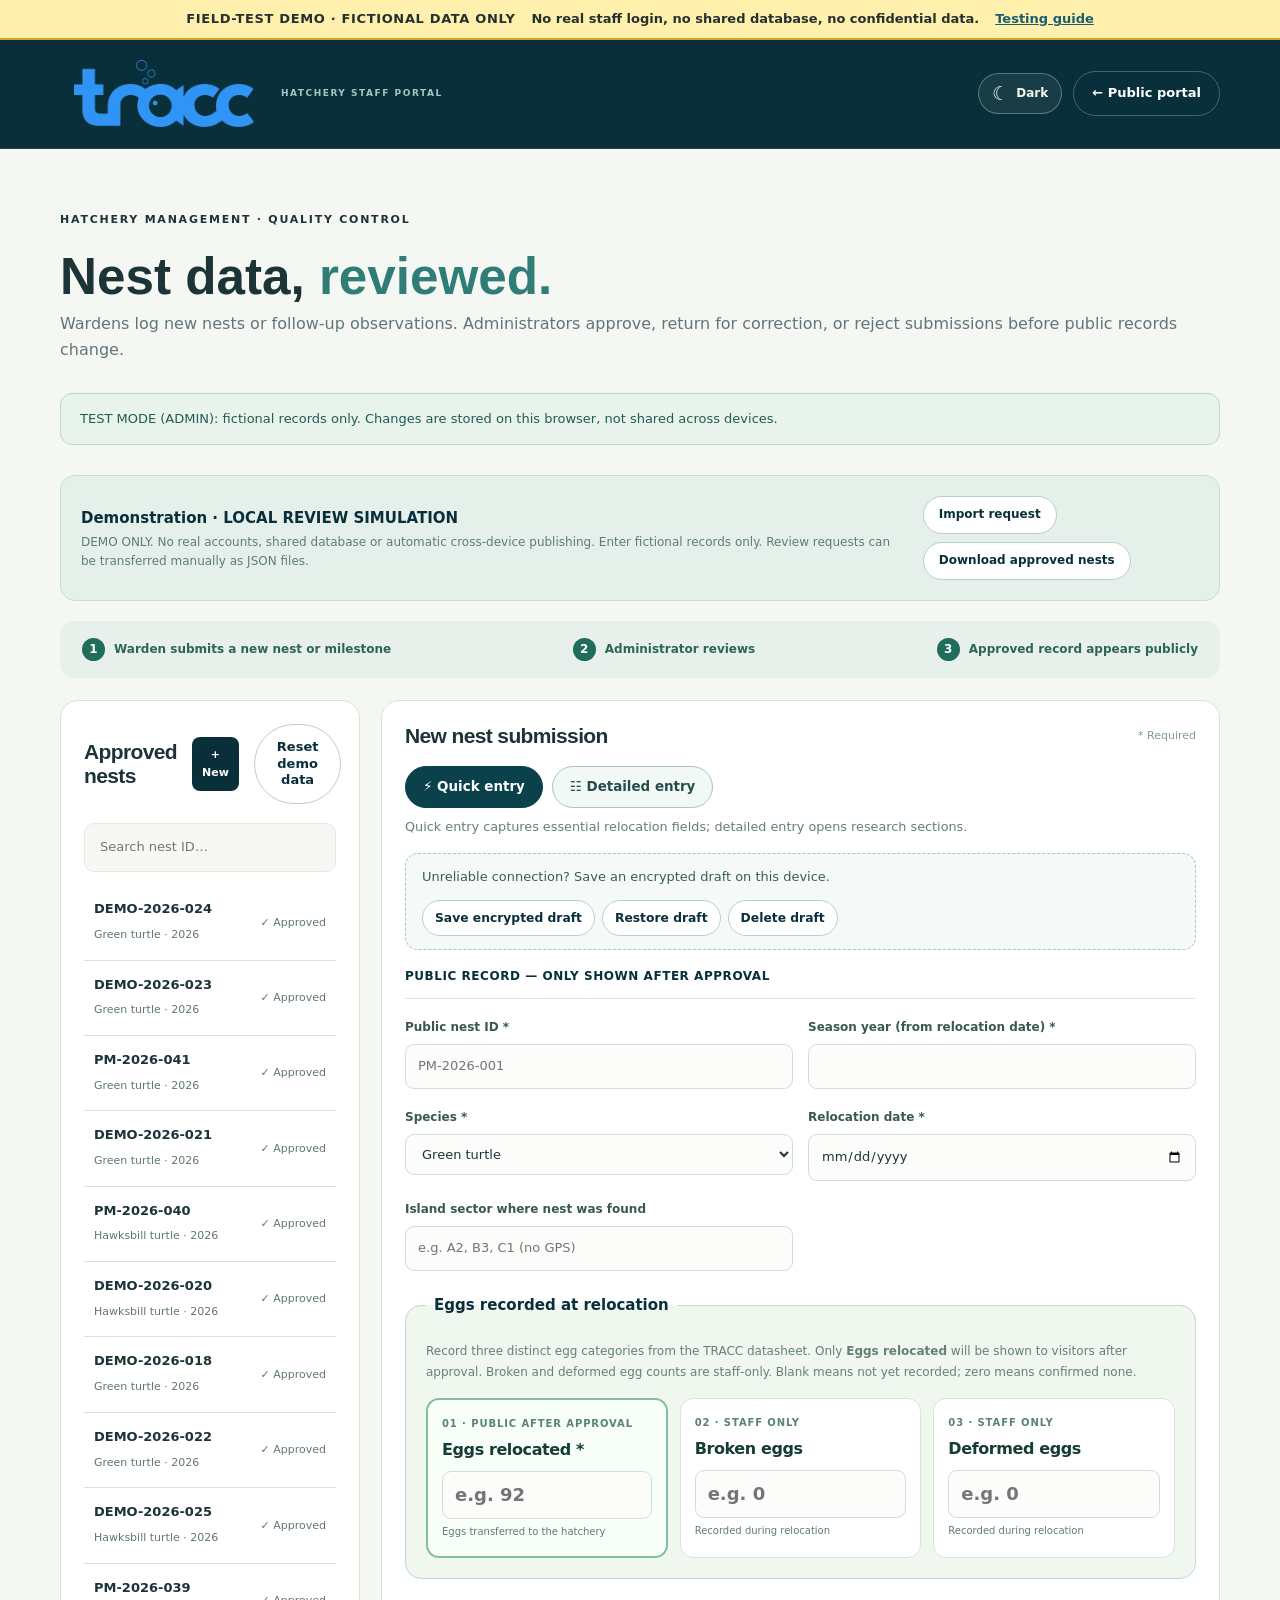
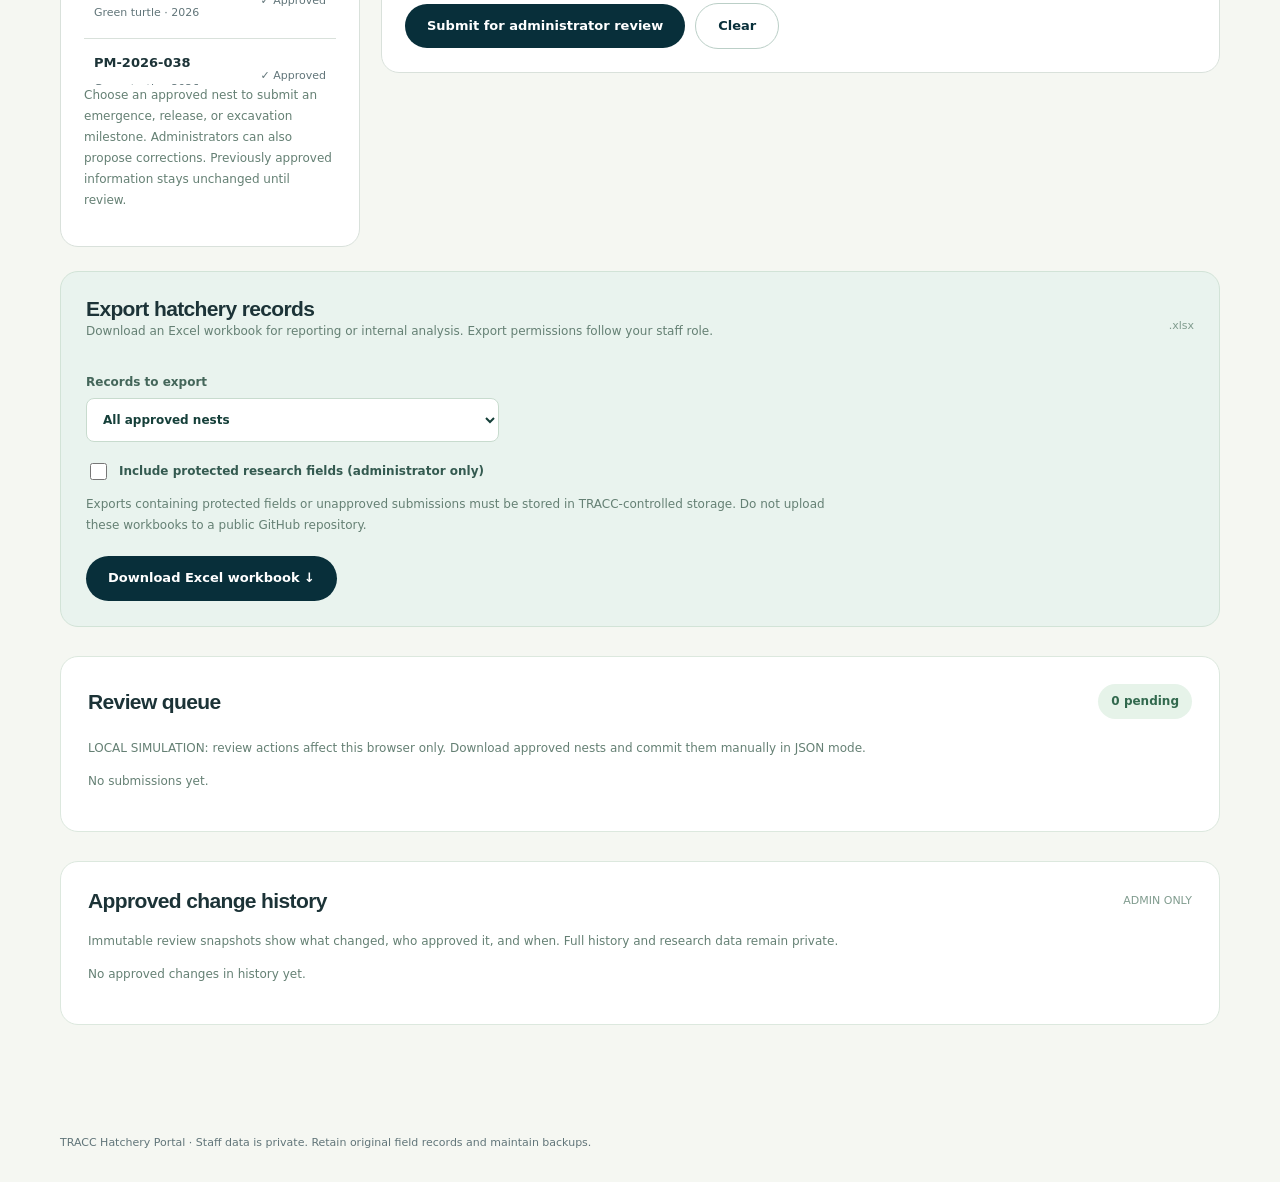
==== commit 34a3d018: "Add seven excavation outcomes and include rescued hatchlings in demo release totals" ====
--- a/admin.html
+++ b/admin.html
@@ -79,7 +79,7 @@
             <label class="detail-only">Excavation / assessment date<input name="excavation_date" type="date"></label>
             <label class="detail-only">Confirmed hatched eggs<input name="hatched_eggs" type="number" min="0" step="1" placeholder="Only after nest assessment"></label>
             <label class="detail-only">Confirmed emerged hatchlings<input name="emerged_hatchlings" type="number" min="0" step="1" placeholder="If verified separately"></label>
-            <label class="detail-only">Released hatchlings (calculated)<input name="released_hatchlings" type="number" min="0" step="1" placeholder="Enter healthy + deformed below" readonly></label>
+            <label class="detail-only">Released hatchlings (calculated)<input name="released_hatchlings" type="number" min="0" step="1" placeholder="Healthy + deformed + excavation hatchlings" readonly></label>
           </div>
           <fieldset class="egg-entry-fieldset" aria-describedby="relocationEggHelp">
             <legend>Eggs recorded at relocation</legend>
@@ -91,7 +91,8 @@
             </div>
           </fieldset>
           <label class="detail-only">Public monitoring update<textarea name="notes_public" rows="3" maxlength="800" placeholder="Visitor-friendly update, without identifying coordinates or sensitive details."></textarea></label>
-          <fieldset class="release-fieldset detail-only"><legend>Hatchling release outcome</legend><p class="field-note">Both healthy and deformed hatchlings count as released. Enter each category (use 0 for confirmed none); the published total is calculated as their sum. If either category is unknown, release count stays unreported.</p><div class="form-grid"><label>Healthy hatchlings released<input name="healthy_hatchlings" type="number" min="0" step="1" placeholder="Count, or blank if unknown"></label><label>Deformed hatchlings released<input name="deformed_hatchlings" type="number" min="0" step="1" placeholder="Count, or blank if unknown"></label></div></fieldset>
+          <fieldset class="release-fieldset detail-only"><legend>Hatchling release outcome</legend><p class="field-note">Enter cumulative healthy and deformed hatchlings released before excavation (0 for confirmed none). Do not include the hatchlings recovered during excavation here. The total adds those recovered and released hatchlings separately.</p><div class="form-grid"><label>Healthy hatchlings released before excavation<input name="healthy_hatchlings" type="number" min="0" step="1" placeholder="Count, or blank if unknown"></label><label>Deformed hatchlings released before excavation<input name="deformed_hatchlings" type="number" min="0" step="1" placeholder="Count, or blank if unknown"></label></div></fieldset>
+          <fieldset class="release-fieldset excavation-fieldset detail-only"><legend>Excavation outcome · staff only</legend><p class="field-note">Enter the seven counts when excavation is completed. Use 0 for confirmed none. Hatchlings are live recovered hatchlings actually released, not already included in healthy/deformed release counts. Dead Turtle means dead hatchlings found in the nest; embryos still in eggs belong in the appropriate egg stage. Only the combined release total is published.</p><div class="form-grid"><label>Hatchlings<input name="excavation_hatchlings" type="number" inputmode="numeric" min="0" step="1" placeholder="0 or count"><small>Live hatchlings recovered and released</small></label><label>Undeveloped<input name="undeveloped_eggs" type="number" inputmode="numeric" min="0" step="1" placeholder="0 or count"><small>Unhatched eggs</small></label><label>Stage 1<input name="dead_egg_stage1" type="number" inputmode="numeric" min="0" step="1" placeholder="0 or count"><small>Unhatched eggs</small></label><label>Stage 2<input name="dead_egg_stage2" type="number" inputmode="numeric" min="0" step="1" placeholder="0 or count"><small>Unhatched eggs</small></label><label>Stage 3<input name="dead_egg_stage3" type="number" inputmode="numeric" min="0" step="1" placeholder="0 or count"><small>Unhatched eggs</small></label><label>Dead Turtle<input name="dead_hatchlings" type="number" inputmode="numeric" min="0" step="1" placeholder="0 or count"><small>Dead hatchlings found in the nest</small></label><label>Unsure<input name="unsure_eggs" type="number" inputmode="numeric" min="0" step="1" placeholder="0 or count"><small>Unhatched eggs, stage unknown</small></label></div></fieldset>
           <fieldset class="mother-fieldset detail-only"><legend>Optional mother turtle information · public after approval</legend><p class="field-note">Mother details appear publicly only when at least one tag number is entered. Please confirm the tag and any published measurements are approved for sharing.</p><div class="form-grid"><label>Mother's left flipper tag<input name="tag_left" maxlength="60" placeholder="Original sheet: Tag Left"></label><label>Mother's right flipper tag<input name="tag_right" maxlength="60" placeholder="Original sheet: Tag Right"></label><label>Mother CCL (cm)<input name="ccl" inputmode="decimal" maxlength="30" placeholder="Curved carapace length"></label><label>Mother CCW (cm)<input name="ccw" inputmode="decimal" maxlength="30" placeholder="Curved carapace width"></label></div><label class="mother-share-control"><input id="shareMotherDetails" type="checkbox"> Share this tagged mother's information on the public nest page after approval</label><p class="field-note">If not selected, tags and measurements remain staff-only. Publishing requires at least one tag number.</p><label>Mother turtle note (only if shared)<textarea name="mother_note_public" rows="2" maxlength="400" placeholder="Optional visitor-facing note"></textarea></label></fieldset>
           <fieldset class="metadata-fieldset detail-only"><div class="metadata-head"><span class="metadata-title">Custom nest metadata</span><button type="button" id="addMetadata" class="btn btn-outline">+ Add field</button></div><p class="field-note">Add, edit, or remove optional metadata for this nest. Each field has a label, value and visibility. Public fields appear only after administrator approval; protected fields remain staff-only. Never put GPS coordinates or sensitive information in a public field.</p><div id="metadataRows" class="metadata-rows"></div></fieldset>
           <details class="private-details detail-only"><summary>Protected research and nest-sheet fields (staff only)</summary>
@@ -103,12 +104,7 @@
               <label>Hatchery position<input name="hatchery_position" maxlength="70"></label>
               <label>Relocation by — nest<input name="relocated_by_nest" maxlength="100"></label>
               <label>Relocation by — hatchery<input name="relocated_by_hatchery" maxlength="100"></label>
-              <label>Undeveloped / unfertilized eggs<input name="undeveloped_eggs" type="number" min="0" step="1"></label>
-              <label>Dead egg — stage 1<input name="dead_egg_stage1" type="number" min="0" step="1"></label>
-              <label>Dead egg — stage 2<input name="dead_egg_stage2" type="number" min="0" step="1"></label>
-              <label>Dead egg — stage 3<input name="dead_egg_stage3" type="number" min="0" step="1"></label>
               <label>Attacked eggs<input name="attacked_eggs" type="number" min="0" step="1"></label>
-              <label>Dead hatchlings<input name="dead_hatchlings" type="number" min="0" step="1"></label>
               <label>Total excavated<input name="total_excavated" type="number" min="0" step="1"></label>
               <label>Excavation difference<input name="excavation_difference" type="number" step="1"></label>
               <label>Hatching method<input name="hatching_method" maxlength="70"></label>
@@ -129,20 +125,17 @@
             <label>Observed hatch date <input type="date" name="hatch_date"></label>
             <label>First emergence date <input type="date" name="emergence_date"></label>
             <label>Excavation date <input type="date" name="excavation_date"></label>
-            <label>Healthy hatchlings released <input name="healthy_hatchlings" inputmode="numeric" type="number" min="0" step="1" placeholder="Enter 0 if none"></label>
-            <label>Deformed hatchlings released <input name="deformed_hatchlings" inputmode="numeric" type="number" min="0" step="1" placeholder="Enter 0 if none"></label>
+            <label>Healthy hatchlings released before excavation <input name="healthy_hatchlings" inputmode="numeric" type="number" min="0" step="1" placeholder="Enter 0 if none"></label>
+            <label>Deformed hatchlings released before excavation <input name="deformed_hatchlings" inputmode="numeric" type="number" min="0" step="1" placeholder="Enter 0 if none"></label>
             <label>Confirmed hatched eggs <input name="hatched_eggs" inputmode="numeric" type="number" min="0" step="1"></label>
             <label>Confirmed emerged hatchlings <input name="emerged_hatchlings" inputmode="numeric" type="number" min="0" step="1"></label>
           </div>
+          <p class="field-note">Release counts are cumulative before excavation, not additional events. On a first excavation update, leave both release counts blank to retain the previously approved release total, if known.</p>
+          <fieldset class="release-fieldset excavation-fieldset"><legend>Excavation outcome · staff only</legend><p class="field-note">Enter the seven counts when excavation is completed. Use 0 for confirmed none. Hatchlings are live recovered hatchlings actually released, not already included in healthy/deformed release counts. Dead Turtle means dead hatchlings found in the nest; embryos still in eggs belong in the appropriate egg stage. Only the combined release total is published.</p><div class="form-grid"><label>Hatchlings<input name="excavation_hatchlings" type="number" inputmode="numeric" min="0" step="1" placeholder="0 or count"><small>Live hatchlings recovered and released</small></label><label>Undeveloped<input name="undeveloped_eggs" type="number" inputmode="numeric" min="0" step="1" placeholder="0 or count"><small>Unhatched eggs</small></label><label>Stage 1<input name="dead_egg_stage1" type="number" inputmode="numeric" min="0" step="1" placeholder="0 or count"><small>Unhatched eggs</small></label><label>Stage 2<input name="dead_egg_stage2" type="number" inputmode="numeric" min="0" step="1" placeholder="0 or count"><small>Unhatched eggs</small></label><label>Stage 3<input name="dead_egg_stage3" type="number" inputmode="numeric" min="0" step="1" placeholder="0 or count"><small>Unhatched eggs</small></label><label>Dead Turtle<input name="dead_hatchlings" type="number" inputmode="numeric" min="0" step="1" placeholder="0 or count"><small>Dead hatchlings found in the nest</small></label><label>Unsure<input name="unsure_eggs" type="number" inputmode="numeric" min="0" step="1" placeholder="0 or count"><small>Unhatched eggs, stage unknown</small></label></div></fieldset>
           <label>Visitor-friendly milestone update <textarea name="notes_public" maxlength="800" rows="3" placeholder="What happened? Avoid precise locations and unapproved turtle tags."></textarea></label>
-          <details><summary>Additional protected excavation / research details (staff-only; relocation egg counts remain unchanged)</summary>
+          <details><summary>Additional protected research details (staff-only; relocation egg counts remain unchanged)</summary>
             <div class="form-grid">
-              <label>Undeveloped eggs <input name="undeveloped_eggs" type="number" min="0" step="1"></label>
-              <label>Dead egg stage 1 <input name="dead_egg_stage1" type="number" min="0" step="1"></label>
-              <label>Dead egg stage 2 <input name="dead_egg_stage2" type="number" min="0" step="1"></label>
-              <label>Dead egg stage 3 <input name="dead_egg_stage3" type="number" min="0" step="1"></label>
               <label>Attacked eggs <input name="attacked_eggs" type="number" min="0" step="1"></label>
-              <label>Dead hatchlings <input name="dead_hatchlings" type="number" min="0" step="1"></label>
               <label>Total excavated <input name="total_excavated" type="number" min="0" step="1"></label>
               <label>Hatching method <input name="hatching_method" maxlength="70"></label>
               <label>Hatching time <input name="hatching_time" maxlength="70"></label>
--- a/assets/styles.css
+++ b/assets/styles.css
@@ -368,3 +368,27 @@
 .test-mode-strip{display:flex;gap:16px;align-items:center;justify-content:center;flex-wrap:wrap;padding:10px 18px;background:#fff0ad;color:#25312e;border-bottom:2px solid #d7a032;font:600 13px/1.35 system-ui,sans-serif;text-align:center;position:relative;z-index:90}
 .test-mode-strip strong{letter-spacing:.05em}.test-mode-strip a{color:#1c5e70;text-decoration:underline;font-weight:800}
 @media(max-width:700px){.test-mode-strip{font-size:11px;gap:6px}.test-mode-strip span{flex-basis:100%}}
+
+/* Field test: compact impact dashboard, summary and species on left, trend on right. */
+.stats-overview { grid-template-columns: minmax(0, 1fr) minmax(0, 1.25fr); align-items: stretch; gap: 20px; margin-bottom: 16px; }
+.stats-summary-col { display: flex; flex-direction: column; gap: 14px; min-width: 0; }
+.stats-overview .stat { min-height: 110px; padding: 19px 22px; }
+.stats-overview .stat-footnote { margin: 0 2px; }
+.stats-summary-col .impact-table-card { min-width: 0; box-shadow: none; }
+.stats-summary-col .impact-table-head { padding: 16px 18px 12px; flex-wrap: wrap; gap: 6px; }
+.stats-summary-col .impact-table-card table { min-width: 0; }
+.stats-summary-col .impact-table-card th, .stats-summary-col .impact-table-card td { padding: 12px 14px; }
+.stats-overview .impact-chart-card { display: flex; flex-direction: column; min-height: 0; }
+.stats-overview .trend-svg-wrap { flex: 1 0 auto; display: flex; align-items: center; }
+html[data-theme="dark"] .stats-controls label, html[data-theme="dark"] .impact-chart-head p, html[data-theme="dark"] .chart-note { color: #a9c5bd; }
+html[data-theme="dark"] .trend-svg-wrap .axis-label { fill: #b6d0c7; }
+@media(max-width:900px) {
+  .stats-overview { grid-template-columns: minmax(0,1fr); gap: 16px; }
+  .stats-overview .trend-svg-wrap { flex: initial; }
+}
+@media(max-width:480px) {
+  .stats-overview .stat { padding: 17px 15px; min-height: 100px; }
+  .stats-summary-col .impact-table-head { padding: 14px; }
+  .stats-summary-col .impact-table-card th, .stats-summary-col .impact-table-card td { padding: 11px 8px; }
+  .stats-summary-col .impact-table-card th { font-size: 9px; letter-spacing: 0; }
+}
